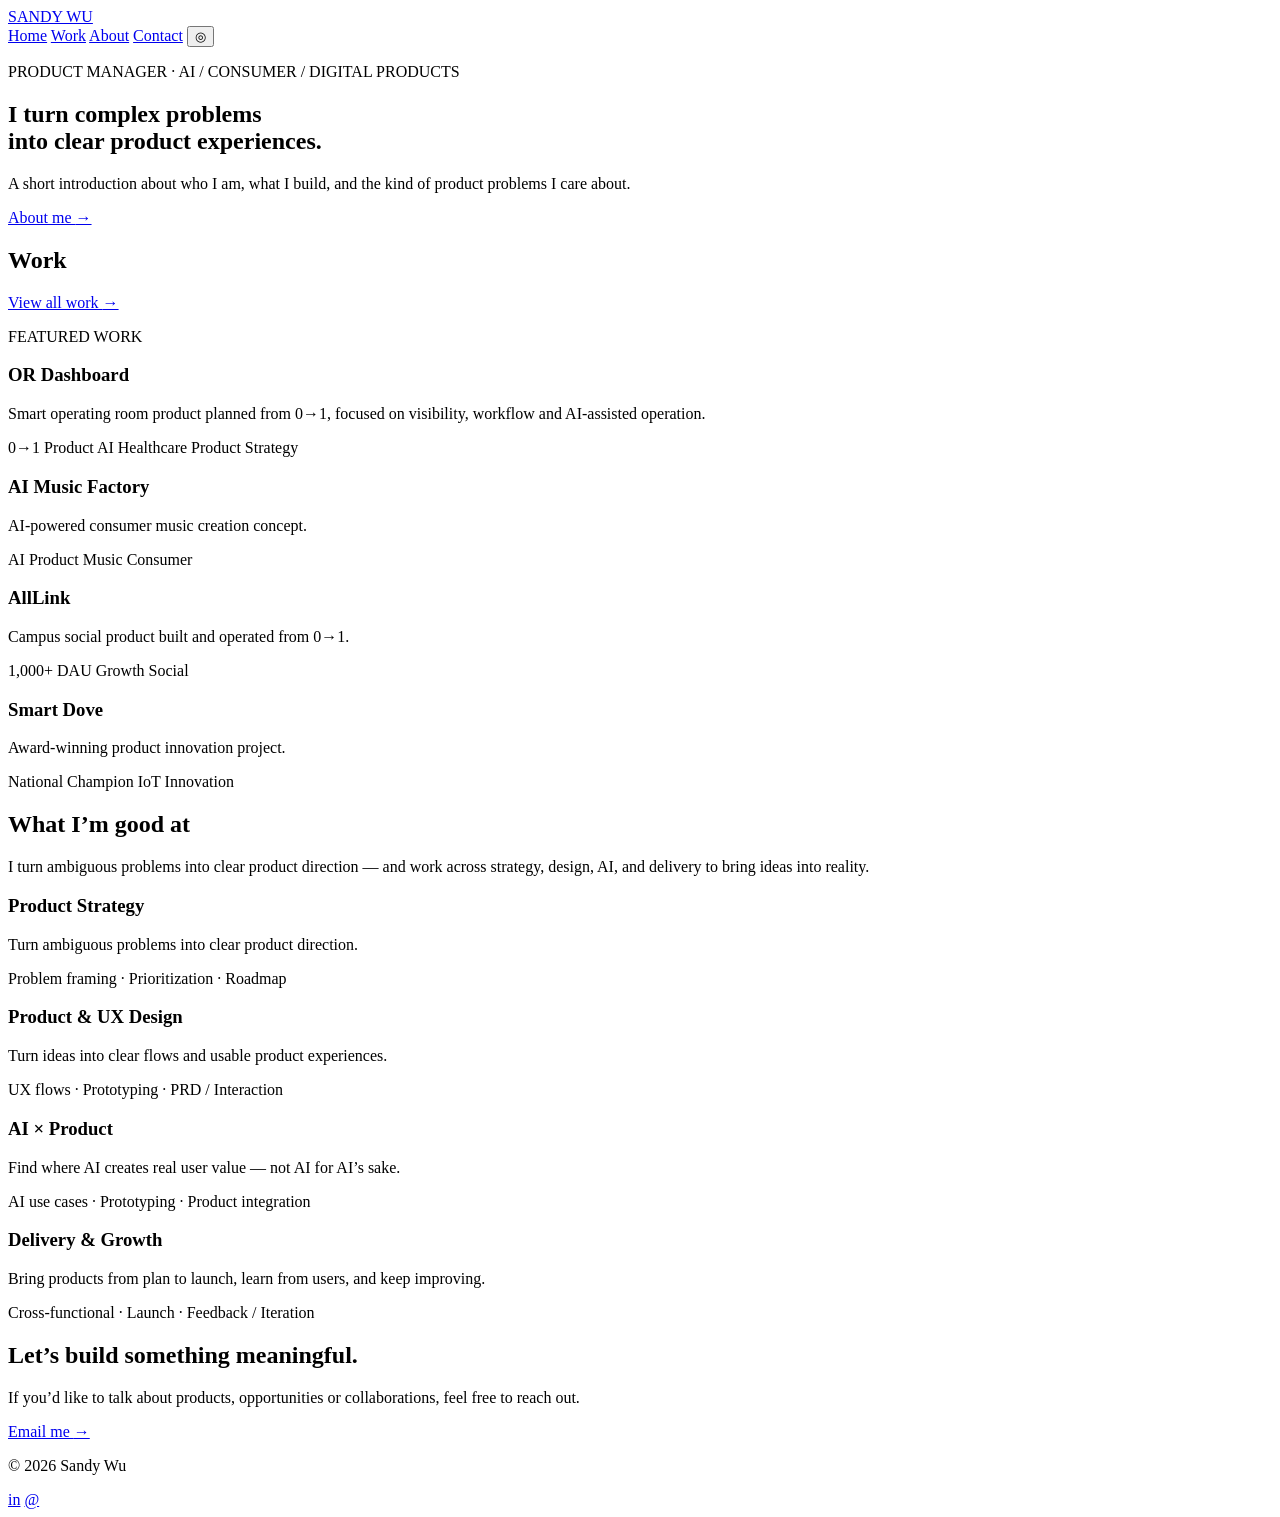
==== index.html @ aab1f470 "Create portfolio home page" ====
<!doctype html>
<html lang="en">
<head>
  <meta charset="utf-8" />
  <meta name="viewport" content="width=device-width, initial-scale=1" />
  <meta name="description" content="Sandy Wu — Product Manager portfolio." />
  <title>Sandy Wu — Product Manager</title>
  <link rel="preconnect" href="https://fonts.googleapis.com">
  <link rel="preconnect" href="https://fonts.gstatic.com" crossorigin>
  <link href="https://fonts.googleapis.com/css2?family=Inter:wght@400;600&display=swap" rel="stylesheet">
  <link rel="stylesheet" href="./styles.css" />
</head>
<body>
  <header class="site-header">
    <div class="container nav-wrap">
      <a class="brand" href="./index.html">SANDY WU</a>
      <nav class="nav" aria-label="Primary navigation">
        <a class="nav-link is-active" href="./index.html">Home</a>
        <a class="nav-link" href="./work.html">Work</a>
        <a class="nav-link" href="./about.html">About</a>
        <a class="nav-link" href="./contact.html">Contact</a>
        <button class="language-button" type="button" aria-label="Change language" title="Language selector">
          <span class="globe" aria-hidden="true">◎</span>
        </button>
      </nav>
    </div>
  </header>

  <main>
    <section class="hero section-shell">
      <div class="container">
        <p class="eyebrow">PRODUCT MANAGER · AI / CONSUMER / DIGITAL PRODUCTS</p>
        <h1>I turn complex problems<br>into clear product experiences.</h1>
        <p class="hero-copy">A short introduction about who I am, what I build, and the kind of product problems I care about.</p>
        <a class="button-secondary" href="./about.html">About me <span aria-hidden="true">→</span></a>
      </div>
    </section>

    <section class="work-section section-shell section-divider">
      <div class="container">
        <div class="section-heading-row">
          <h2>Work</h2>
          <a class="text-link" href="./work.html">View all work <span aria-hidden="true">→</span></a>
        </div>

        <article class="featured-project">
          <div class="project-media project-media-featured" aria-label="OR Dashboard project image placeholder"></div>
          <div class="featured-copy">
            <p class="eyebrow">FEATURED WORK</p>
            <h3>OR Dashboard</h3>
            <p>Smart operating room product planned from 0→1, focused on visibility, workflow and AI-assisted operation.</p>
            <div class="chips" aria-label="OR Dashboard tags">
              <span class="chip">0→1 Product</span>
              <span class="chip">AI Healthcare</span>
              <span class="chip">Product Strategy</span>
            </div>
          </div>
        </article>

        <div class="project-grid">
          <article class="project-card">
            <div class="project-media"></div>
            <h3>AI Music Factory</h3>
            <p>AI-powered consumer music creation concept.</p>
            <div class="chips">
              <span class="chip">AI Product</span>
              <span class="chip">Music</span>
              <span class="chip">Consumer</span>
            </div>
          </article>

          <article class="project-card">
            <div class="project-media"></div>
            <h3>AllLink</h3>
            <p>Campus social product built and operated from 0→1.</p>
            <div class="chips">
              <span class="chip">1,000+ DAU</span>
              <span class="chip">Growth</span>
              <span class="chip">Social</span>
            </div>
          </article>

          <article class="project-card">
            <div class="project-media"></div>
            <h3>Smart Dove</h3>
            <p>Award-winning product innovation project.</p>
            <div class="chips">
              <span class="chip">National Champion</span>
              <span class="chip">IoT</span>
              <span class="chip">Innovation</span>
            </div>
          </article>
        </div>
      </div>
    </section>

    <section class="skills-section section-shell section-divider">
      <div class="container">
        <div class="skills-intro">
          <h2>What I’m good at</h2>
          <p>I turn ambiguous problems into clear product direction — and work across strategy, design, AI, and delivery to bring ideas into reality.</p>
        </div>

        <div class="capability-grid">
          <article class="capability">
            <div class="capability-icon" aria-hidden="true"></div>
            <div>
              <h3>Product Strategy</h3>
              <p>Turn ambiguous problems into clear product direction.</p>
              <span>Problem framing · Prioritization · Roadmap</span>
            </div>
          </article>

          <article class="capability">
            <div class="capability-icon" aria-hidden="true"></div>
            <div>
              <h3>Product &amp; UX Design</h3>
              <p>Turn ideas into clear flows and usable product experiences.</p>
              <span>UX flows · Prototyping · PRD / Interaction</span>
            </div>
          </article>

          <article class="capability">
            <div class="capability-icon" aria-hidden="true"></div>
            <div>
              <h3>AI × Product</h3>
              <p>Find where AI creates real user value — not AI for AI’s sake.</p>
              <span>AI use cases · Prototyping · Product integration</span>
            </div>
          </article>

          <article class="capability">
            <div class="capability-icon" aria-hidden="true"></div>
            <div>
              <h3>Delivery &amp; Growth</h3>
              <p>Bring products from plan to launch, learn from users, and keep improving.</p>
              <span>Cross-functional · Launch · Feedback / Iteration</span>
            </div>
          </article>
        </div>
      </div>
    </section>

    <section class="contact-cta section-shell section-divider">
      <div class="container">
        <h2>Let’s build something meaningful.</h2>
        <p>If you’d like to talk about products, opportunities or collaborations, feel free to reach out.</p>
        <a class="text-link contact-link" href="mailto:your-email@example.com">Email me <span aria-hidden="true">→</span></a>
      </div>
    </section>
  </main>

  <footer class="site-footer">
    <div class="container footer-wrap">
      <p>© 2026 Sandy Wu</p>
      <div class="footer-actions">
        <a class="icon-button" href="#" aria-label="LinkedIn"><span aria-hidden="true">in</span></a>
        <a class="icon-button" href="mailto:your-email@example.com" aria-label="Email"><span aria-hidden="true">@</span></a>
      </div>
    </div>
  </footer>

  <script src="./script.js"></script>
</body>
</html>
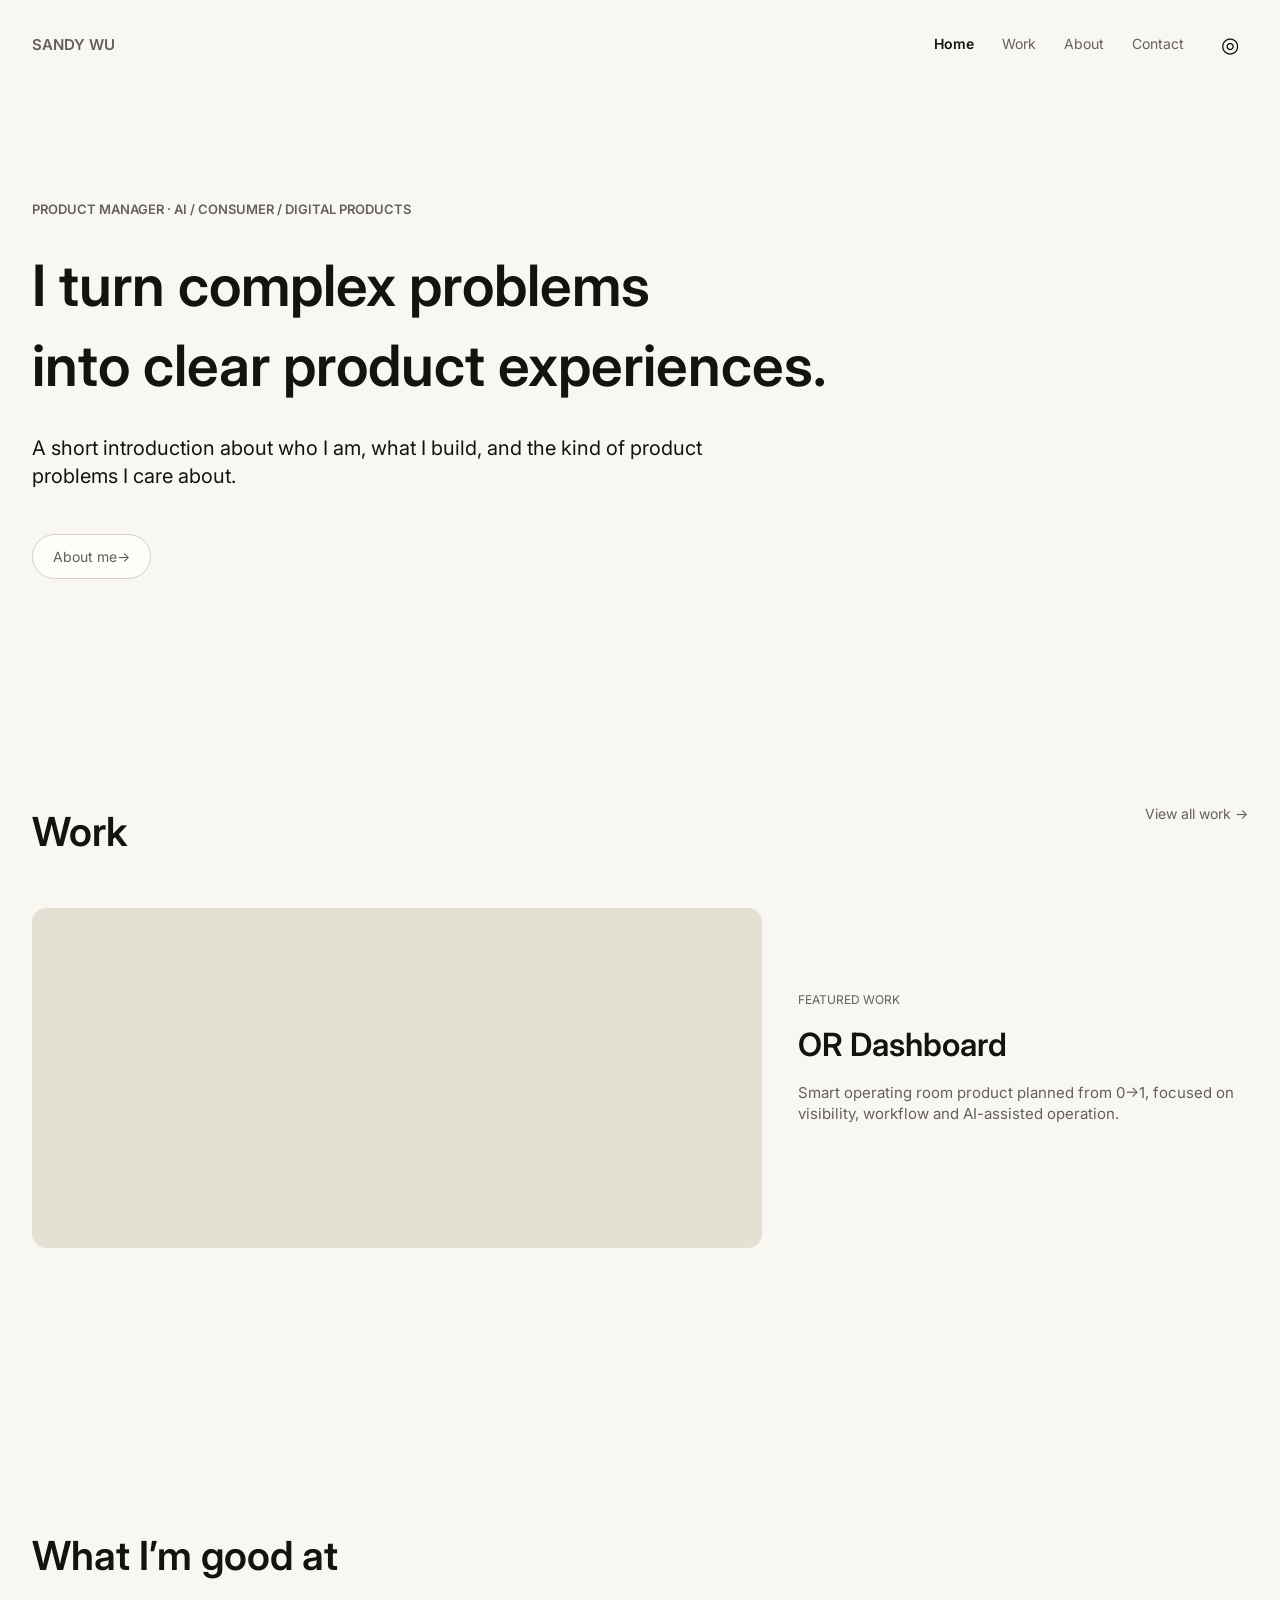
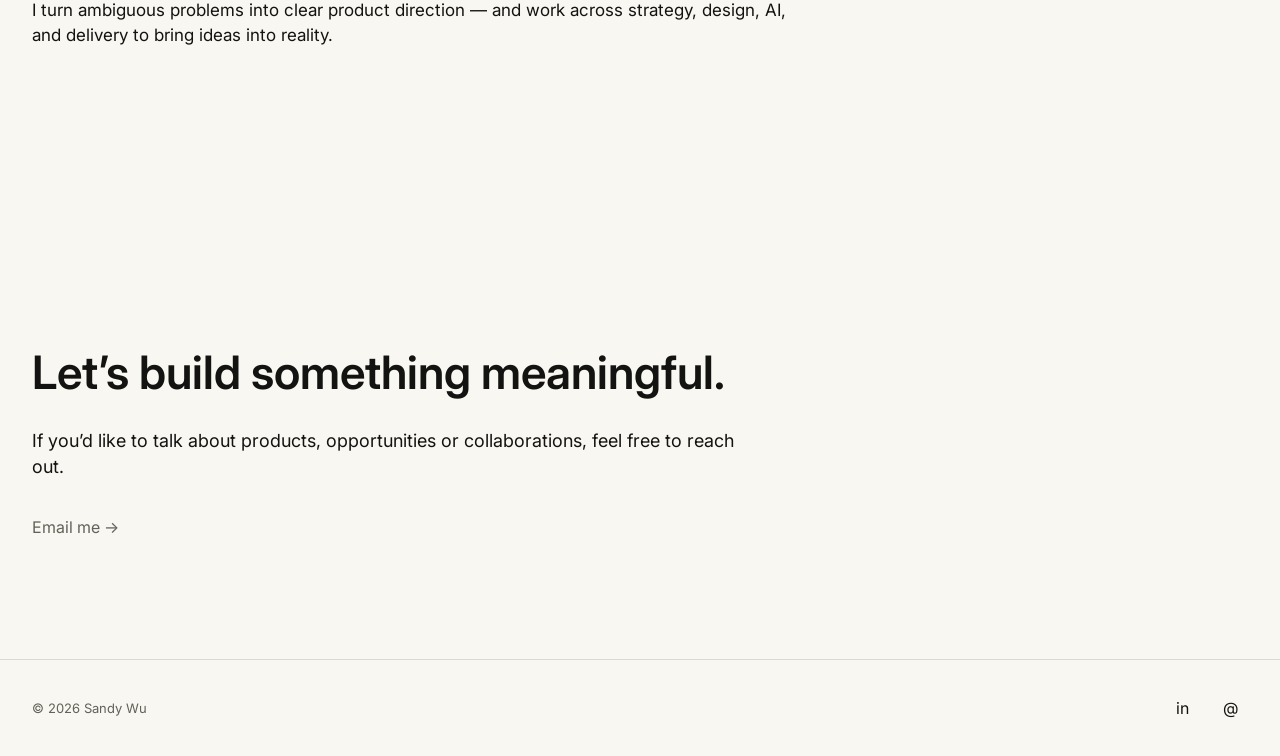
==== commit f1365f59: "Connect Home markup to CMS content" ====
--- a/index.html
+++ b/index.html
@@ -10,156 +10,31 @@
   <link href="https://fonts.googleapis.com/css2?family=Inter:wght@400;600&display=swap" rel="stylesheet">
   <link rel="stylesheet" href="./styles.css" />
 </head>
-<body>
+<body data-cms-page="home">
   <header class="site-header">
     <div class="container nav-wrap">
       <a class="brand" href="./index.html">SANDY WU</a>
       <nav class="nav" aria-label="Primary navigation">
-        <a class="nav-link is-active" href="./index.html">Home</a>
-        <a class="nav-link" href="./work.html">Work</a>
-        <a class="nav-link" href="./about.html">About</a>
-        <a class="nav-link" href="./contact.html">Contact</a>
-        <button class="language-button" type="button" aria-label="Change language" title="Language selector">
-          <span class="globe" aria-hidden="true">◎</span>
-        </button>
+        <a class="nav-link is-active" href="./index.html" data-i18n-nav="home">Home</a>
+        <a class="nav-link" href="./work.html" data-i18n-nav="work">Work</a>
+        <a class="nav-link" href="./about.html" data-i18n-nav="about">About</a>
+        <a class="nav-link" href="./contact.html" data-i18n-nav="contact">Contact</a>
+        <button class="language-button" type="button" aria-label="Change language" title="Language selector" aria-expanded="false"><span class="globe" aria-hidden="true">◎</span></button>
+        <div class="language-menu" hidden>
+          <button type="button" data-lang="en">EN</button>
+          <button type="button" data-lang="zh_tw">繁中</button>
+          <button type="button" data-lang="zh_cn">简中</button>
+        </div>
       </nav>
     </div>
   </header>
-
   <main>
-    <section class="hero section-shell">
-      <div class="container">
-        <p class="eyebrow">PRODUCT MANAGER · AI / CONSUMER / DIGITAL PRODUCTS</p>
-        <h1>I turn complex problems<br>into clear product experiences.</h1>
-        <p class="hero-copy">A short introduction about who I am, what I build, and the kind of product problems I care about.</p>
-        <a class="button-secondary" href="./about.html">About me <span aria-hidden="true">→</span></a>
-      </div>
-    </section>
-
-    <section class="work-section section-shell section-divider">
-      <div class="container">
-        <div class="section-heading-row">
-          <h2>Work</h2>
-          <a class="text-link" href="./work.html">View all work <span aria-hidden="true">→</span></a>
-        </div>
-
-        <article class="featured-project">
-          <div class="project-media project-media-featured" aria-label="OR Dashboard project image placeholder"></div>
-          <div class="featured-copy">
-            <p class="eyebrow">FEATURED WORK</p>
-            <h3>OR Dashboard</h3>
-            <p>Smart operating room product planned from 0→1, focused on visibility, workflow and AI-assisted operation.</p>
-            <div class="chips" aria-label="OR Dashboard tags">
-              <span class="chip">0→1 Product</span>
-              <span class="chip">AI Healthcare</span>
-              <span class="chip">Product Strategy</span>
-            </div>
-          </div>
-        </article>
-
-        <div class="project-grid">
-          <article class="project-card">
-            <div class="project-media"></div>
-            <h3>AI Music Factory</h3>
-            <p>AI-powered consumer music creation concept.</p>
-            <div class="chips">
-              <span class="chip">AI Product</span>
-              <span class="chip">Music</span>
-              <span class="chip">Consumer</span>
-            </div>
-          </article>
-
-          <article class="project-card">
-            <div class="project-media"></div>
-            <h3>AllLink</h3>
-            <p>Campus social product built and operated from 0→1.</p>
-            <div class="chips">
-              <span class="chip">1,000+ DAU</span>
-              <span class="chip">Growth</span>
-              <span class="chip">Social</span>
-            </div>
-          </article>
-
-          <article class="project-card">
-            <div class="project-media"></div>
-            <h3>Smart Dove</h3>
-            <p>Award-winning product innovation project.</p>
-            <div class="chips">
-              <span class="chip">National Champion</span>
-              <span class="chip">IoT</span>
-              <span class="chip">Innovation</span>
-            </div>
-          </article>
-        </div>
-      </div>
-    </section>
-
-    <section class="skills-section section-shell section-divider">
-      <div class="container">
-        <div class="skills-intro">
-          <h2>What I’m good at</h2>
-          <p>I turn ambiguous problems into clear product direction — and work across strategy, design, AI, and delivery to bring ideas into reality.</p>
-        </div>
-
-        <div class="capability-grid">
-          <article class="capability">
-            <div class="capability-icon" aria-hidden="true"></div>
-            <div>
-              <h3>Product Strategy</h3>
-              <p>Turn ambiguous problems into clear product direction.</p>
-              <span>Problem framing · Prioritization · Roadmap</span>
-            </div>
-          </article>
-
-          <article class="capability">
-            <div class="capability-icon" aria-hidden="true"></div>
-            <div>
-              <h3>Product &amp; UX Design</h3>
-              <p>Turn ideas into clear flows and usable product experiences.</p>
-              <span>UX flows · Prototyping · PRD / Interaction</span>
-            </div>
-          </article>
-
-          <article class="capability">
-            <div class="capability-icon" aria-hidden="true"></div>
-            <div>
-              <h3>AI × Product</h3>
-              <p>Find where AI creates real user value — not AI for AI’s sake.</p>
-              <span>AI use cases · Prototyping · Product integration</span>
-            </div>
-          </article>
-
-          <article class="capability">
-            <div class="capability-icon" aria-hidden="true"></div>
-            <div>
-              <h3>Delivery &amp; Growth</h3>
-              <p>Bring products from plan to launch, learn from users, and keep improving.</p>
-              <span>Cross-functional · Launch · Feedback / Iteration</span>
-            </div>
-          </article>
-        </div>
-      </div>
-    </section>
-
-    <section class="contact-cta section-shell section-divider">
-      <div class="container">
-        <h2>Let’s build something meaningful.</h2>
-        <p>If you’d like to talk about products, opportunities or collaborations, feel free to reach out.</p>
-        <a class="text-link contact-link" href="mailto:your-email@example.com">Email me <span aria-hidden="true">→</span></a>
-      </div>
-    </section>
+    <section class="hero section-shell"><div class="container"><p class="eyebrow" id="hero-eyebrow">PRODUCT MANAGER · AI / CONSUMER / DIGITAL PRODUCTS</p><h1 id="hero-headline">I turn complex problems<br>into clear product experiences.</h1><p class="hero-copy" id="hero-description">A short introduction about who I am, what I build, and the kind of product problems I care about.</p><a class="button-secondary" id="hero-cta" href="./about.html">About me <span aria-hidden="true">→</span></a></div></section>
+    <section class="work-section section-shell section-divider"><div class="container"><div class="section-heading-row"><h2 id="work-title">Work</h2><a class="text-link" id="work-view-all" href="./work.html">View all work <span aria-hidden="true">→</span></a></div><div id="home-projects"><article class="featured-project"><div class="project-media project-media-featured"></div><div class="featured-copy"><p class="eyebrow">FEATURED WORK</p><h3>OR Dashboard</h3><p>Smart operating room product planned from 0→1, focused on visibility, workflow and AI-assisted operation.</p></div></article></div></div></section>
+    <section class="skills-section section-shell section-divider"><div class="container"><div class="skills-intro"><h2 id="skills-title">What I’m good at</h2><p id="skills-intro">I turn ambiguous problems into clear product direction — and work across strategy, design, AI, and delivery to bring ideas into reality.</p></div><div class="capability-grid" id="capability-grid"></div></div></section>
+    <section class="contact-cta section-shell section-divider"><div class="container"><h2 id="contact-headline">Let’s build something meaningful.</h2><p id="contact-description">If you’d like to talk about products, opportunities or collaborations, feel free to reach out.</p><a class="text-link contact-link" id="contact-link" href="mailto:your-email@example.com">Email me <span aria-hidden="true">→</span></a></div></section>
   </main>
-
-  <footer class="site-footer">
-    <div class="container footer-wrap">
-      <p>© 2026 Sandy Wu</p>
-      <div class="footer-actions">
-        <a class="icon-button" href="#" aria-label="LinkedIn"><span aria-hidden="true">in</span></a>
-        <a class="icon-button" href="mailto:your-email@example.com" aria-label="Email"><span aria-hidden="true">@</span></a>
-      </div>
-    </div>
-  </footer>
-
+  <footer class="site-footer"><div class="container footer-wrap"><p>© 2026 Sandy Wu</p><div class="footer-actions"><a class="icon-button" href="#" aria-label="LinkedIn"><span aria-hidden="true">in</span></a><a class="icon-button" href="mailto:your-email@example.com" aria-label="Email"><span aria-hidden="true">@</span></a></div></div></footer>
   <script src="./script.js"></script>
 </body>
 </html>
--- a/styles.css
+++ b/styles.css
@@ -0,0 +1,111 @@
+:root {
+  --bg: #f9f7f1;
+  --surface: #fefdfa;
+  --text: #131311;
+  --muted: #636159;
+  --line: #d8d8d4;
+  --soft: #e5e0d4;
+  --chip: #f1f1ee;
+  --max: 1248px;
+}
+
+* { box-sizing: border-box; }
+html { scroll-behavior: smooth; }
+body { margin:0; background:var(--bg); color:var(--text); font-family:Inter,Arial,sans-serif; -webkit-font-smoothing:antialiased; }
+a { color:inherit; text-decoration:none; }
+button { font:inherit; }
+.container { width:min(var(--max),calc(100% - 64px)); margin:0 auto; }
+
+.site-header { position:sticky; top:0; z-index:1000; background:var(--bg); border-bottom:1px solid transparent; box-shadow:none; transition:background-color .22s ease,border-color .22s ease,box-shadow .22s ease; }
+.site-header.is-scrolled { background:rgba(249,247,241,.93); border-bottom-color:rgba(99,97,89,.10); box-shadow:0 4px 14px rgba(19,19,17,.02); -webkit-backdrop-filter:blur(10px); backdrop-filter:blur(10px); }
+.site-header,.nav-wrap { height:88px; }
+.nav-wrap { display:flex; align-items:center; justify-content:space-between; }
+.brand { color:var(--muted); font-size:15px; line-height:1.4; font-weight:600; }
+.nav { display:flex; align-items:center; gap:28px; }
+.nav-link { color:var(--muted); font-size:14px; line-height:1.4; }
+.nav-link:hover,.nav-link.is-active { color:var(--text); }
+.nav-link.is-active { font-weight:600; }
+.language-button,.icon-button { width:36px; height:36px; padding:0; border:0; border-radius:0; background:transparent; display:inline-flex; align-items:center; justify-content:center; cursor:pointer; }
+.language-button img,.icon-button img { width:36px; height:36px; display:block; }
+.globe { font-size:21px; line-height:1; }
+
+.section-divider { border-top:1px solid var(--line); }
+.hero { height:620px; padding-top:112px; padding-bottom:88px; overflow:hidden; }
+.eyebrow { margin:0 0 28px; color:var(--muted); font-size:13px; line-height:1.4; font-weight:600; }
+.hero h1 { max-width:920px; margin:0; font-size:clamp(44px,4.45vw,64px); line-height:1.4; letter-spacing:0; font-weight:600; }
+.hero-copy { width:720px; max-width:100%; min-height:72px; margin:28px 0; font-size:20px; line-height:1.4; }
+.button-secondary { display:inline-flex; align-items:center; border:1px solid #d6d1c4; border-radius:999px; padding:12px 20px; background:var(--surface); color:var(--muted); font-size:14px; line-height:1.4; transition:transform .18s ease,border-color .18s ease; }
+.button-secondary:hover { transform:translateY(-2px); border-color:#aaa398; }
+
+.work-section { padding:96px 0 128px; }
+.work-section.section-divider { border-top:0; }
+.section-heading-row { height:56px; display:flex; align-items:flex-start; justify-content:space-between; margin-bottom:48px; }
+h2 { margin:0; font-size:40px; line-height:1.4; letter-spacing:0; font-weight:600; }
+.text-link { color:var(--muted); font-size:14px; line-height:1.4; }
+.text-link:hover { color:var(--text); }
+.featured-project { display:grid; grid-template-columns:730px 482px; gap:36px; align-items:center; height:340px; margin-bottom:48px; overflow:hidden; }
+.project-media { width:100%; height:220px; border:0; border-radius:14px; background:var(--soft); }
+.project-media-featured { height:340px; }
+.featured-copy { width:482px; }
+.featured-copy .eyebrow { margin-bottom:14px; font-size:12px; font-weight:400; }
+.featured-copy h3 { margin:0 0 14px; font-size:32px; line-height:1.4; font-weight:600; }
+.featured-copy > p:not(.eyebrow) { width:440px; min-height:68px; margin:0 0 14px; color:var(--muted); font-size:15px; line-height:1.4; }
+.chips { display:flex; flex-wrap:wrap; gap:8px; }
+.chip { display:inline-flex; align-items:center; justify-content:center; min-height:auto; padding:5px 10px; border:1px solid var(--line); border-radius:999px; background:var(--chip); color:var(--muted); font-size:12px; line-height:1.4; text-align:center; }
+.project-grid { display:grid; grid-template-columns:repeat(3,400px); gap:24px; }
+.project-card { width:400px; }
+.project-card h3 { margin:14px 0 10px; font-size:22px; line-height:1.4; font-weight:600; }
+.project-card > p { width:385px; min-height:44px; margin:0 0 10px; color:var(--muted); font-size:14px; line-height:1.4; }
+
+.skills-section { padding:104px 0 112px; border:0; }
+.skills-section.section-divider { border-top:0; }
+.skills-intro { max-width:820px; margin-bottom:52px; }
+.skills-intro p { width:760px; max-width:100%; min-height:58px; margin:14px 0 0; color:var(--text); font-size:17px; line-height:1.45; }
+.capability-grid { display:grid; grid-template-columns:610px 610px; column-gap:28px; row-gap:32px; border:0; }
+.capability { min-height:200px; padding:24px 20px 24px 4px; display:grid; grid-template-columns:48px 1fr; gap:24px; border:0; }
+.capability-icon { width:48px; height:48px; border:1px solid var(--line); border-radius:12px; display:flex; align-items:center; justify-content:center; }
+.capability-icon::after { content:""; width:18px; height:18px; border:1.5px solid #171717; border-radius:3px; }
+.capability h3 { margin:0 0 10px; font-size:22px; line-height:1.45; font-weight:600; }
+.capability p { margin:0 0 10px; color:var(--muted); font-size:15px; line-height:1.45; }
+.capability span { color:var(--muted); font-size:12px; line-height:1.45; }
+
+.contact-cta { padding:120px 0; border-top:0 !important; }
+.contact-cta h2 { font-size:46px; line-height:1.4; }
+.contact-cta p { width:720px; max-width:100%; min-height:64px; margin:24px 0; font-size:18px; line-height:1.4; }
+.contact-link { color:var(--muted); font-size:16px; line-height:1.4; }
+.site-footer { border-top:1px solid var(--line); }
+.footer-wrap { height:96px; display:flex; align-items:center; justify-content:space-between; }
+.footer-wrap p { margin:0; color:var(--muted); font-size:13px; line-height:1.4; }
+.footer-actions { display:flex; gap:12px; }
+
+@media (max-width:1300px) {
+  .featured-project { grid-template-columns:minmax(0,730px) minmax(0,1fr); height:auto; }
+  .featured-copy { width:auto; }
+  .project-grid { grid-template-columns:repeat(3,minmax(0,1fr)); }
+  .project-card { width:auto; }
+  .capability-grid { grid-template-columns:repeat(2,minmax(0,1fr)); }
+}
+@media (max-width:1000px) {
+  .featured-project { grid-template-columns:1fr; }
+  .project-media-featured { height:300px; }
+  .project-grid { grid-template-columns:1fr 1fr; }
+}
+@media (max-width:720px) {
+  .container { width:min(calc(100% - 36px),var(--max)); }
+  .site-header,.nav-wrap { height:auto; min-height:76px; }
+  .nav-wrap { align-items:flex-start; padding:24px 0 18px; gap:24px; }
+  .nav { gap:14px; flex-wrap:wrap; justify-content:flex-end; }
+  .nav-link { font-size:13px; }
+  .language-button,.language-button img { width:32px; height:32px; }
+  .hero { height:auto; min-height:560px; padding-top:72px; }
+  .hero h1 { font-size:44px; line-height:1.18; }
+  .hero-copy { font-size:17px; line-height:1.6; }
+  .work-section,.skills-section { padding:72px 0; }
+  h2 { font-size:34px; }
+  .project-grid,.capability-grid { grid-template-columns:1fr; }
+  .project-media { height:230px; }
+  .featured-copy { padding-bottom:16px; }
+  .capability { padding:28px 4px; }
+  .contact-cta { padding:88px 0; }
+  .contact-cta h2 { font-size:36px; }
+}
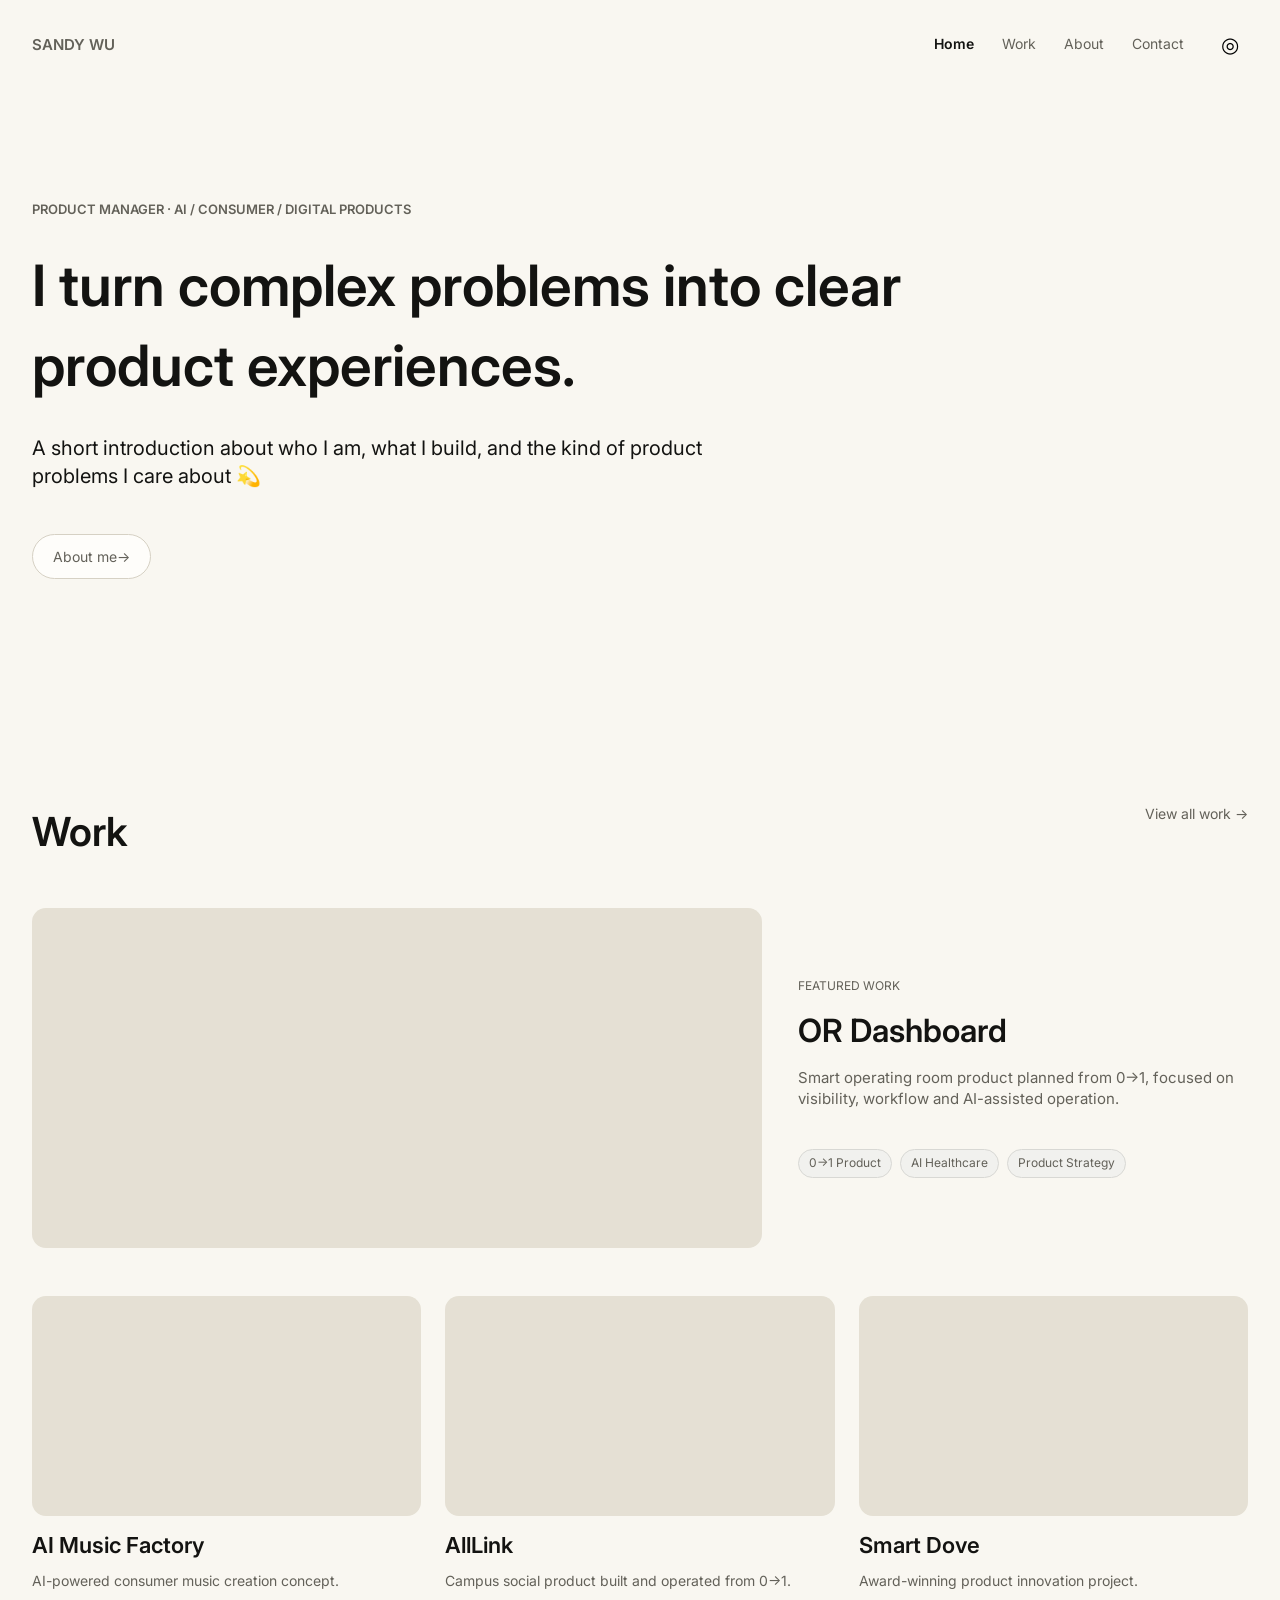
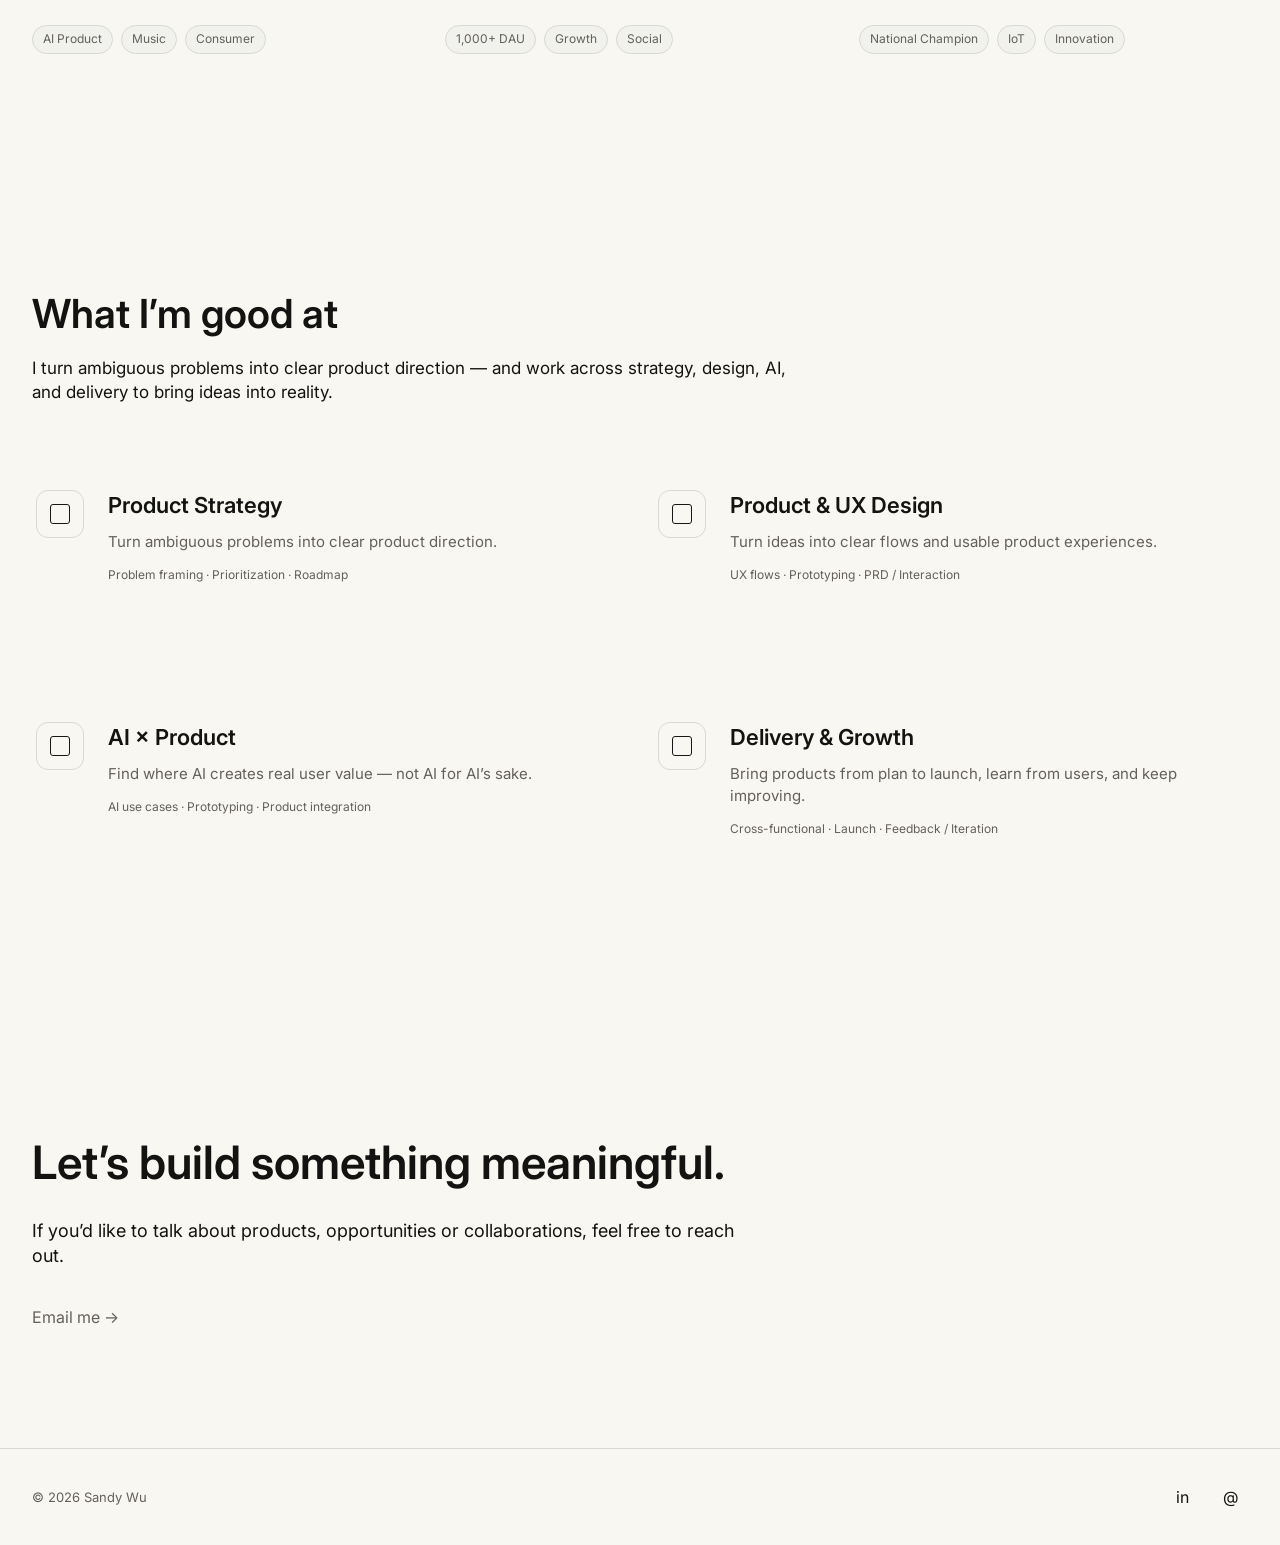
==== commit 4fddff08: "Use full language names in selector" ====
--- a/index.html
+++ b/index.html
@@ -1,40 +1,3 @@
 <!doctype html>
-<html lang="en">
-<head>
-  <meta charset="utf-8" />
-  <meta name="viewport" content="width=device-width, initial-scale=1" />
-  <meta name="description" content="Sandy Wu — Product Manager portfolio." />
-  <title>Sandy Wu — Product Manager</title>
-  <link rel="preconnect" href="https://fonts.googleapis.com">
-  <link rel="preconnect" href="https://fonts.gstatic.com" crossorigin>
-  <link href="https://fonts.googleapis.com/css2?family=Inter:wght@400;600&display=swap" rel="stylesheet">
-  <link rel="stylesheet" href="./styles.css" />
-</head>
-<body data-cms-page="home">
-  <header class="site-header">
-    <div class="container nav-wrap">
-      <a class="brand" href="./index.html">SANDY WU</a>
-      <nav class="nav" aria-label="Primary navigation">
-        <a class="nav-link is-active" href="./index.html" data-i18n-nav="home">Home</a>
-        <a class="nav-link" href="./work.html" data-i18n-nav="work">Work</a>
-        <a class="nav-link" href="./about.html" data-i18n-nav="about">About</a>
-        <a class="nav-link" href="./contact.html" data-i18n-nav="contact">Contact</a>
-        <button class="language-button" type="button" aria-label="Change language" title="Language selector" aria-expanded="false"><span class="globe" aria-hidden="true">◎</span></button>
-        <div class="language-menu" hidden>
-          <button type="button" data-lang="en">EN</button>
-          <button type="button" data-lang="zh_tw">繁中</button>
-          <button type="button" data-lang="zh_cn">简中</button>
-        </div>
-      </nav>
-    </div>
-  </header>
-  <main>
-    <section class="hero section-shell"><div class="container"><p class="eyebrow" id="hero-eyebrow">PRODUCT MANAGER · AI / CONSUMER / DIGITAL PRODUCTS</p><h1 id="hero-headline">I turn complex problems<br>into clear product experiences.</h1><p class="hero-copy" id="hero-description">A short introduction about who I am, what I build, and the kind of product problems I care about.</p><a class="button-secondary" id="hero-cta" href="./about.html">About me <span aria-hidden="true">→</span></a></div></section>
-    <section class="work-section section-shell section-divider"><div class="container"><div class="section-heading-row"><h2 id="work-title">Work</h2><a class="text-link" id="work-view-all" href="./work.html">View all work <span aria-hidden="true">→</span></a></div><div id="home-projects"><article class="featured-project"><div class="project-media project-media-featured"></div><div class="featured-copy"><p class="eyebrow">FEATURED WORK</p><h3>OR Dashboard</h3><p>Smart operating room product planned from 0→1, focused on visibility, workflow and AI-assisted operation.</p></div></article></div></div></section>
-    <section class="skills-section section-shell section-divider"><div class="container"><div class="skills-intro"><h2 id="skills-title">What I’m good at</h2><p id="skills-intro">I turn ambiguous problems into clear product direction — and work across strategy, design, AI, and delivery to bring ideas into reality.</p></div><div class="capability-grid" id="capability-grid"></div></div></section>
-    <section class="contact-cta section-shell section-divider"><div class="container"><h2 id="contact-headline">Let’s build something meaningful.</h2><p id="contact-description">If you’d like to talk about products, opportunities or collaborations, feel free to reach out.</p><a class="text-link contact-link" id="contact-link" href="mailto:your-email@example.com">Email me <span aria-hidden="true">→</span></a></div></section>
-  </main>
-  <footer class="site-footer"><div class="container footer-wrap"><p>© 2026 Sandy Wu</p><div class="footer-actions"><a class="icon-button" href="#" aria-label="LinkedIn"><span aria-hidden="true">in</span></a><a class="icon-button" href="mailto:your-email@example.com" aria-label="Email"><span aria-hidden="true">@</span></a></div></div></footer>
-  <script src="./script.js"></script>
-</body>
-</html>
+<html lang="en"><head><meta charset="utf-8" /><meta name="viewport" content="width=device-width, initial-scale=1" /><meta name="description" content="Sandy Wu — Product Manager portfolio." /><title>Sandy Wu — Product Manager</title><link rel="preconnect" href="https://fonts.googleapis.com"><link rel="preconnect" href="https://fonts.gstatic.com" crossorigin><link href="https://fonts.googleapis.com/css2?family=Inter:wght@400;600&display=swap" rel="stylesheet"><link rel="stylesheet" href="./styles.css" /></head>
+<body data-cms-page="home"><header class="site-header"><div class="container nav-wrap"><a class="brand" href="./index.html">SANDY WU</a><nav class="nav" aria-label="Primary navigation"><a class="nav-link is-active" href="./index.html" data-i18n-nav="home">Home</a><a class="nav-link" href="./work.html" data-i18n-nav="work">Work</a><a class="nav-link" href="./about.html" data-i18n-nav="about">About</a><a class="nav-link" href="./contact.html" data-i18n-nav="contact">Contact</a><button class="language-button" type="button" aria-label="Change language" title="Language selector" aria-expanded="false"><span class="globe" aria-hidden="true">◎</span></button><div class="language-menu" hidden><button type="button" data-lang="en">English</button><button type="button" data-lang="zh_tw">繁體中文</button><button type="button" data-lang="zh_cn">简体中文</button></div></nav></div></header><main><section class="hero section-shell"><div class="container"><p class="eyebrow" id="hero-eyebrow">PRODUCT MANAGER · AI / CONSUMER / DIGITAL PRODUCTS</p><h1 id="hero-headline">I turn complex problems<br>into clear product experiences.</h1><p class="hero-copy" id="hero-description">A short introduction about who I am, what I build, and the kind of product problems I care about.</p><a class="button-secondary" id="hero-cta" href="./about.html">About me <span aria-hidden="true">→</span></a></div></section><section class="work-section section-shell section-divider"><div class="container"><div class="section-heading-row"><h2 id="work-title">Work</h2><a class="text-link" id="work-view-all" href="./work.html">View all work <span aria-hidden="true">→</span></a></div><div id="home-projects"><article class="featured-project"><div class="project-media project-media-featured"></div><div class="featured-copy"><p class="eyebrow">FEATURED WORK</p><h3>OR Dashboard</h3><p>Smart operating room product planned from 0→1, focused on visibility, workflow and AI-assisted operation.</p></div></article></div></div></section><section class="skills-section section-shell section-divider"><div class="container"><div class="skills-intro"><h2 id="skills-title">What I’m good at</h2><p id="skills-intro">I turn ambiguous problems into clear product direction — and work across strategy, design, AI, and delivery to bring ideas into reality.</p></div><div class="capability-grid" id="capability-grid"></div></div></section><section class="contact-cta section-shell section-divider"><div class="container"><h2 id="contact-headline">Let’s build something meaningful.</h2><p id="contact-description">If you’d like to talk about products, opportunities or collaborations, feel free to reach out.</p><a class="text-link contact-link" id="contact-link" href="mailto:your-email@example.com">Email me <span aria-hidden="true">→</span></a></div></section></main><footer class="site-footer"><div class="container footer-wrap"><p>© 2026 Sandy Wu</p><div class="footer-actions"><a class="icon-button" href="#" aria-label="LinkedIn"><span aria-hidden="true">in</span></a><a class="icon-button" href="mailto:your-email@example.com" aria-label="Email"><span aria-hidden="true">@</span></a></div></div></footer><script src="./script.js"></script></body></html>
--- a/styles.css
+++ b/styles.css
@@ -8,27 +8,29 @@
   --chip: #f1f1ee;
   --max: 1248px;
 }
-
 * { box-sizing: border-box; }
 html { scroll-behavior: smooth; }
 body { margin:0; background:var(--bg); color:var(--text); font-family:Inter,Arial,sans-serif; -webkit-font-smoothing:antialiased; }
 a { color:inherit; text-decoration:none; }
 button { font:inherit; }
 .container { width:min(var(--max),calc(100% - 64px)); margin:0 auto; }
-
 .site-header { position:sticky; top:0; z-index:1000; background:var(--bg); border-bottom:1px solid transparent; box-shadow:none; transition:background-color .22s ease,border-color .22s ease,box-shadow .22s ease; }
 .site-header.is-scrolled { background:rgba(249,247,241,.93); border-bottom-color:rgba(99,97,89,.10); box-shadow:0 4px 14px rgba(19,19,17,.02); -webkit-backdrop-filter:blur(10px); backdrop-filter:blur(10px); }
 .site-header,.nav-wrap { height:88px; }
 .nav-wrap { display:flex; align-items:center; justify-content:space-between; }
 .brand { color:var(--muted); font-size:15px; line-height:1.4; font-weight:600; }
-.nav { display:flex; align-items:center; gap:28px; }
+.nav { position:relative; display:flex; align-items:center; gap:28px; }
 .nav-link { color:var(--muted); font-size:14px; line-height:1.4; }
 .nav-link:hover,.nav-link.is-active { color:var(--text); }
 .nav-link.is-active { font-weight:600; }
 .language-button,.icon-button { width:36px; height:36px; padding:0; border:0; border-radius:0; background:transparent; display:inline-flex; align-items:center; justify-content:center; cursor:pointer; }
+.language-button:hover { opacity:.62; }
 .language-button img,.icon-button img { width:36px; height:36px; display:block; }
 .globe { font-size:21px; line-height:1; }
-
+.language-menu { position:absolute; top:calc(50% + 25px); right:0; z-index:1100; width:max-content; min-width:112px; padding:4px; border:1px solid rgba(99,97,89,.14); border-radius:4px; background:var(--bg); box-shadow:0 10px 24px rgba(19,19,17,.10),0 2px 6px rgba(19,19,17,.04); }
+.language-menu[hidden] { display:none !important; }
+.language-menu button { display:block; width:100%; padding:8px 12px; border:0; border-radius:2px; background:transparent; color:var(--muted); text-align:center; white-space:nowrap; font-size:13px; line-height:1.35; cursor:pointer; }
+.language-menu button:hover { background:rgba(19,19,17,.035); color:var(--text); }
 .section-divider { border-top:1px solid var(--line); }
 .hero { height:620px; padding-top:112px; padding-bottom:88px; overflow:hidden; }
 .eyebrow { margin:0 0 28px; color:var(--muted); font-size:13px; line-height:1.4; font-weight:600; }
@@ -36,7 +38,6 @@
 .hero-copy { width:720px; max-width:100%; min-height:72px; margin:28px 0; font-size:20px; line-height:1.4; }
 .button-secondary { display:inline-flex; align-items:center; border:1px solid #d6d1c4; border-radius:999px; padding:12px 20px; background:var(--surface); color:var(--muted); font-size:14px; line-height:1.4; transition:transform .18s ease,border-color .18s ease; }
 .button-secondary:hover { transform:translateY(-2px); border-color:#aaa398; }
-
 .work-section { padding:96px 0 128px; }
 .work-section.section-divider { border-top:0; }
 .section-heading-row { height:56px; display:flex; align-items:flex-start; justify-content:space-between; margin-bottom:48px; }
@@ -51,12 +52,11 @@
 .featured-copy h3 { margin:0 0 14px; font-size:32px; line-height:1.4; font-weight:600; }
 .featured-copy > p:not(.eyebrow) { width:440px; min-height:68px; margin:0 0 14px; color:var(--muted); font-size:15px; line-height:1.4; }
 .chips { display:flex; flex-wrap:wrap; gap:8px; }
-.chip { display:inline-flex; align-items:center; justify-content:center; min-height:auto; padding:5px 10px; border:1px solid var(--line); border-radius:999px; background:var(--chip); color:var(--muted); font-size:12px; line-height:1.4; text-align:center; }
+.chip { display:inline-flex; align-items:center; justify-content:center; padding:5px 10px; border:1px solid var(--line); border-radius:999px; background:var(--chip); color:var(--muted); font-size:12px; line-height:1.4; }
 .project-grid { display:grid; grid-template-columns:repeat(3,400px); gap:24px; }
 .project-card { width:400px; }
 .project-card h3 { margin:14px 0 10px; font-size:22px; line-height:1.4; font-weight:600; }
 .project-card > p { width:385px; min-height:44px; margin:0 0 10px; color:var(--muted); font-size:14px; line-height:1.4; }
-
 .skills-section { padding:104px 0 112px; border:0; }
 .skills-section.section-divider { border-top:0; }
 .skills-intro { max-width:820px; margin-bottom:52px; }
@@ -68,7 +68,6 @@
 .capability h3 { margin:0 0 10px; font-size:22px; line-height:1.45; font-weight:600; }
 .capability p { margin:0 0 10px; color:var(--muted); font-size:15px; line-height:1.45; }
 .capability span { color:var(--muted); font-size:12px; line-height:1.45; }
-
 .contact-cta { padding:120px 0; border-top:0 !important; }
 .contact-cta h2 { font-size:46px; line-height:1.4; }
 .contact-cta p { width:720px; max-width:100%; min-height:64px; margin:24px 0; font-size:18px; line-height:1.4; }
@@ -77,35 +76,6 @@
 .footer-wrap { height:96px; display:flex; align-items:center; justify-content:space-between; }
 .footer-wrap p { margin:0; color:var(--muted); font-size:13px; line-height:1.4; }
 .footer-actions { display:flex; gap:12px; }
-
-@media (max-width:1300px) {
-  .featured-project { grid-template-columns:minmax(0,730px) minmax(0,1fr); height:auto; }
-  .featured-copy { width:auto; }
-  .project-grid { grid-template-columns:repeat(3,minmax(0,1fr)); }
-  .project-card { width:auto; }
-  .capability-grid { grid-template-columns:repeat(2,minmax(0,1fr)); }
-}
-@media (max-width:1000px) {
-  .featured-project { grid-template-columns:1fr; }
-  .project-media-featured { height:300px; }
-  .project-grid { grid-template-columns:1fr 1fr; }
-}
-@media (max-width:720px) {
-  .container { width:min(calc(100% - 36px),var(--max)); }
-  .site-header,.nav-wrap { height:auto; min-height:76px; }
-  .nav-wrap { align-items:flex-start; padding:24px 0 18px; gap:24px; }
-  .nav { gap:14px; flex-wrap:wrap; justify-content:flex-end; }
-  .nav-link { font-size:13px; }
-  .language-button,.language-button img { width:32px; height:32px; }
-  .hero { height:auto; min-height:560px; padding-top:72px; }
-  .hero h1 { font-size:44px; line-height:1.18; }
-  .hero-copy { font-size:17px; line-height:1.6; }
-  .work-section,.skills-section { padding:72px 0; }
-  h2 { font-size:34px; }
-  .project-grid,.capability-grid { grid-template-columns:1fr; }
-  .project-media { height:230px; }
-  .featured-copy { padding-bottom:16px; }
-  .capability { padding:28px 4px; }
-  .contact-cta { padding:88px 0; }
-  .contact-cta h2 { font-size:36px; }
-}+@media (max-width:1300px) { .featured-project { grid-template-columns:minmax(0,730px) minmax(0,1fr); height:auto; } .featured-copy { width:auto; } .project-grid { grid-template-columns:repeat(3,minmax(0,1fr)); } .project-card { width:auto; } .capability-grid { grid-template-columns:repeat(2,minmax(0,1fr)); } }
+@media (max-width:1000px) { .featured-project { grid-template-columns:1fr; } .project-media-featured { height:300px; } .project-grid { grid-template-columns:1fr 1fr; } }
+@media (max-width:720px) { .container { width:min(calc(100% - 36px),var(--max)); } .site-header,.nav-wrap { height:auto; min-height:76px; } .nav-wrap { align-items:flex-start; padding:24px 0 18px; gap:24px; } .nav { gap:14px; flex-wrap:wrap; justify-content:flex-end; } .nav-link { font-size:13px; } .language-button,.language-button img { width:32px; height:32px; } .language-menu { top:42px; right:0; min-width:108px; } .hero { height:auto; min-height:560px; padding-top:72px; } .hero h1 { font-size:44px; line-height:1.18; } .hero-copy { font-size:17px; line-height:1.6; } .work-section,.skills-section { padding:72px 0; } h2 { font-size:34px; } .project-grid,.capability-grid { grid-template-columns:1fr; } .project-media { height:230px; } .featured-copy { padding-bottom:16px; } .capability { padding:28px 4px; } .contact-cta { padding:88px 0; } .contact-cta h2 { font-size:36px; } }
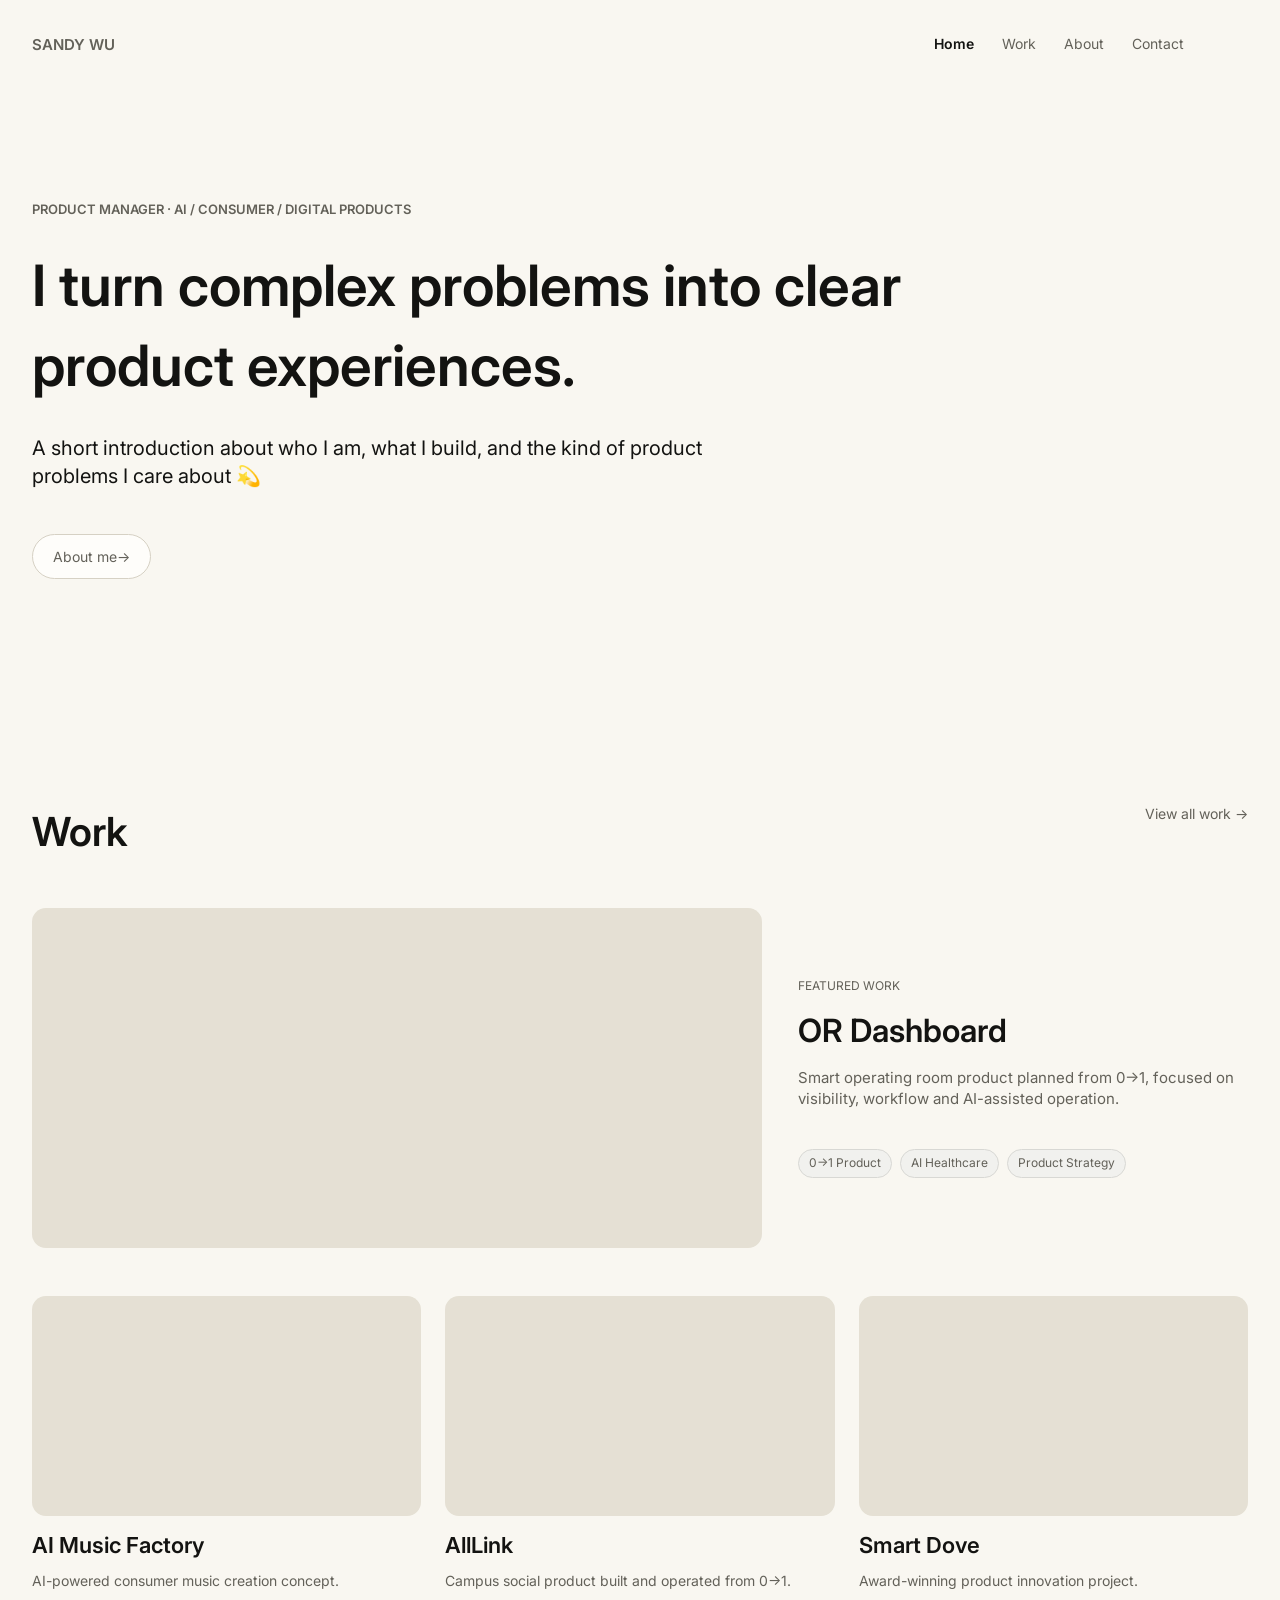
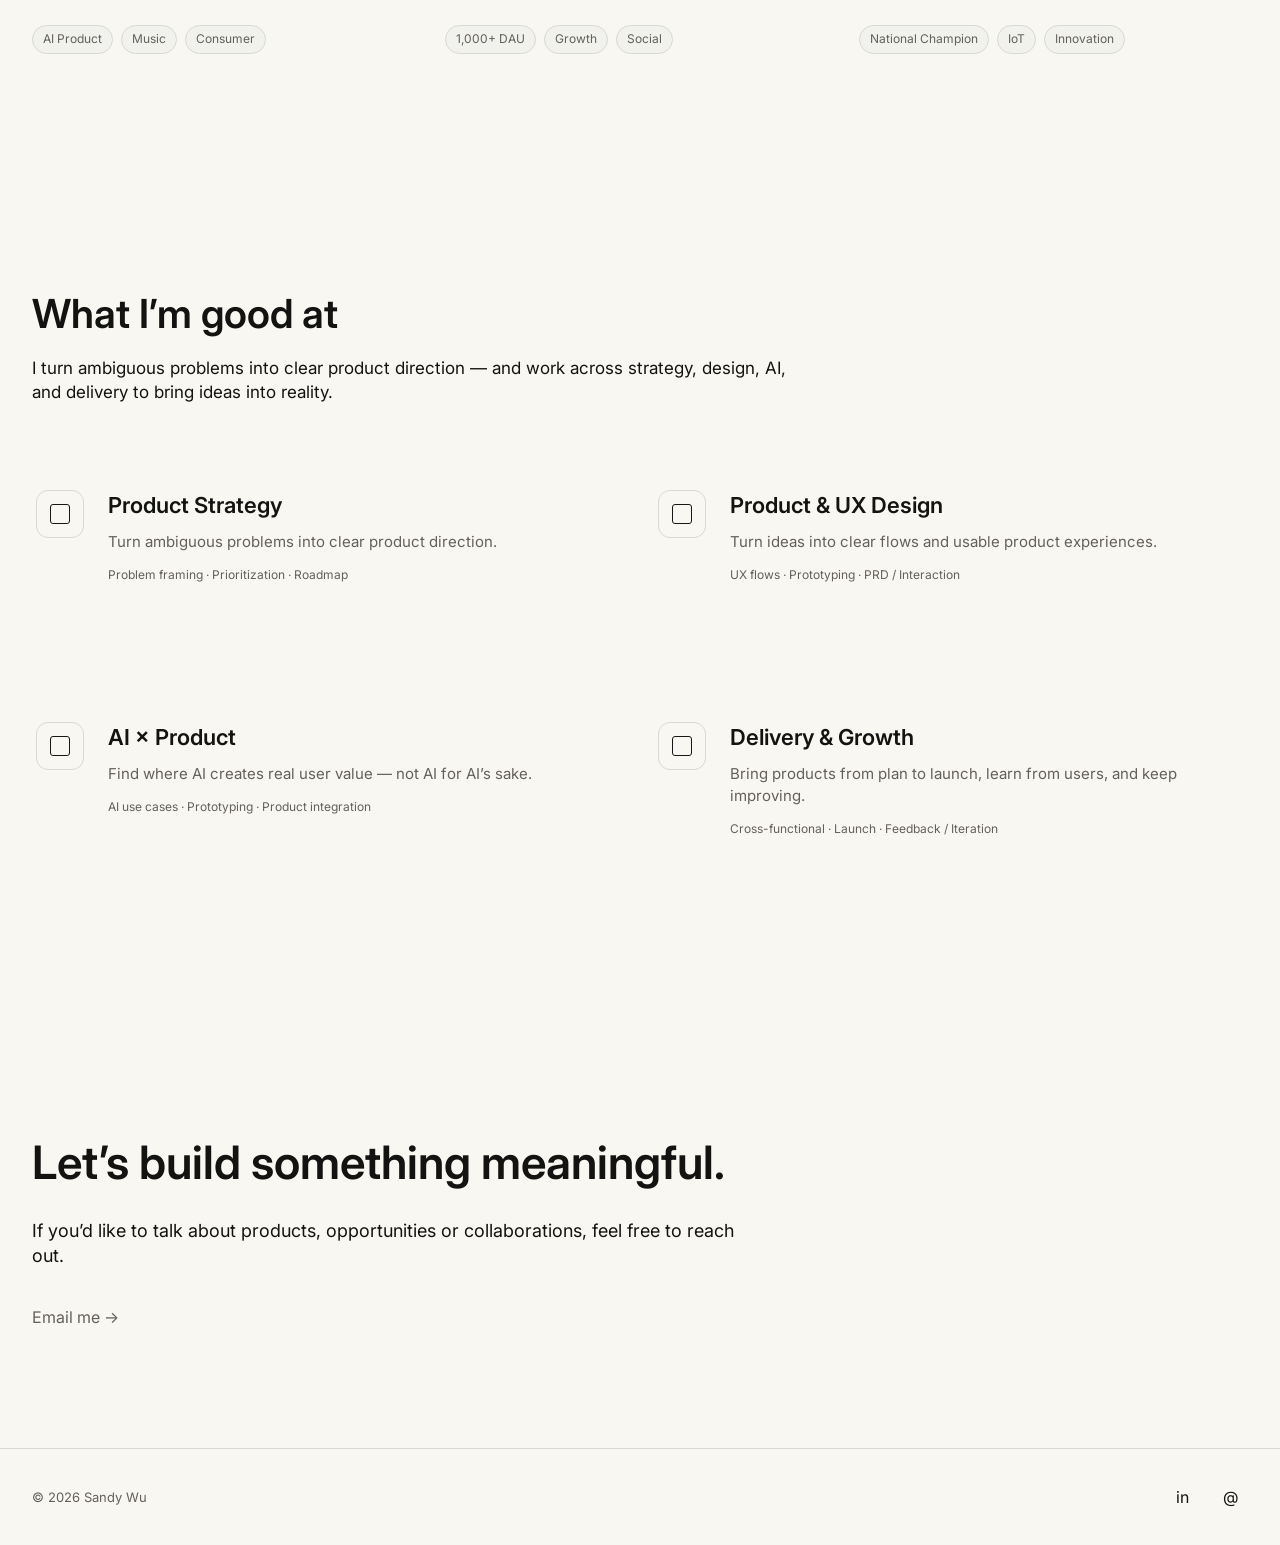
==== commit 99aee464: "Use line globe icon for language selector" ====
--- a/index.html
+++ b/index.html
@@ -1,3 +1,3 @@
 <!doctype html>
 <html lang="en"><head><meta charset="utf-8" /><meta name="viewport" content="width=device-width, initial-scale=1" /><meta name="description" content="Sandy Wu — Product Manager portfolio." /><title>Sandy Wu — Product Manager</title><link rel="preconnect" href="https://fonts.googleapis.com"><link rel="preconnect" href="https://fonts.gstatic.com" crossorigin><link href="https://fonts.googleapis.com/css2?family=Inter:wght@400;600&display=swap" rel="stylesheet"><link rel="stylesheet" href="./styles.css" /></head>
-<body data-cms-page="home"><header class="site-header"><div class="container nav-wrap"><a class="brand" href="./index.html">SANDY WU</a><nav class="nav" aria-label="Primary navigation"><a class="nav-link is-active" href="./index.html" data-i18n-nav="home">Home</a><a class="nav-link" href="./work.html" data-i18n-nav="work">Work</a><a class="nav-link" href="./about.html" data-i18n-nav="about">About</a><a class="nav-link" href="./contact.html" data-i18n-nav="contact">Contact</a><button class="language-button" type="button" aria-label="Change language" title="Language selector" aria-expanded="false"><span class="globe" aria-hidden="true">◎</span></button><div class="language-menu" hidden><button type="button" data-lang="en">English</button><button type="button" data-lang="zh_tw">繁體中文</button><button type="button" data-lang="zh_cn">简体中文</button></div></nav></div></header><main><section class="hero section-shell"><div class="container"><p class="eyebrow" id="hero-eyebrow">PRODUCT MANAGER · AI / CONSUMER / DIGITAL PRODUCTS</p><h1 id="hero-headline">I turn complex problems<br>into clear product experiences.</h1><p class="hero-copy" id="hero-description">A short introduction about who I am, what I build, and the kind of product problems I care about.</p><a class="button-secondary" id="hero-cta" href="./about.html">About me <span aria-hidden="true">→</span></a></div></section><section class="work-section section-shell section-divider"><div class="container"><div class="section-heading-row"><h2 id="work-title">Work</h2><a class="text-link" id="work-view-all" href="./work.html">View all work <span aria-hidden="true">→</span></a></div><div id="home-projects"><article class="featured-project"><div class="project-media project-media-featured"></div><div class="featured-copy"><p class="eyebrow">FEATURED WORK</p><h3>OR Dashboard</h3><p>Smart operating room product planned from 0→1, focused on visibility, workflow and AI-assisted operation.</p></div></article></div></div></section><section class="skills-section section-shell section-divider"><div class="container"><div class="skills-intro"><h2 id="skills-title">What I’m good at</h2><p id="skills-intro">I turn ambiguous problems into clear product direction — and work across strategy, design, AI, and delivery to bring ideas into reality.</p></div><div class="capability-grid" id="capability-grid"></div></div></section><section class="contact-cta section-shell section-divider"><div class="container"><h2 id="contact-headline">Let’s build something meaningful.</h2><p id="contact-description">If you’d like to talk about products, opportunities or collaborations, feel free to reach out.</p><a class="text-link contact-link" id="contact-link" href="mailto:your-email@example.com">Email me <span aria-hidden="true">→</span></a></div></section></main><footer class="site-footer"><div class="container footer-wrap"><p>© 2026 Sandy Wu</p><div class="footer-actions"><a class="icon-button" href="#" aria-label="LinkedIn"><span aria-hidden="true">in</span></a><a class="icon-button" href="mailto:your-email@example.com" aria-label="Email"><span aria-hidden="true">@</span></a></div></div></footer><script src="./script.js"></script></body></html>+<body data-cms-page="home"><header class="site-header"><div class="container nav-wrap"><a class="brand" href="./index.html">SANDY WU</a><nav class="nav" aria-label="Primary navigation"><a class="nav-link is-active" href="./index.html" data-i18n-nav="home">Home</a><a class="nav-link" href="./work.html" data-i18n-nav="work">Work</a><a class="nav-link" href="./about.html" data-i18n-nav="about">About</a><a class="nav-link" href="./contact.html" data-i18n-nav="contact">Contact</a><button class="language-button" type="button" aria-label="Change language" title="Language selector" aria-expanded="false"><span class="globe-icon" aria-hidden="true"></span></button><div class="language-menu" hidden><button type="button" data-lang="en">English</button><button type="button" data-lang="zh_tw">繁體中文</button><button type="button" data-lang="zh_cn">简体中文</button></div></nav></div></header><main><section class="hero section-shell"><div class="container"><p class="eyebrow" id="hero-eyebrow">PRODUCT MANAGER · AI / CONSUMER / DIGITAL PRODUCTS</p><h1 id="hero-headline">I turn complex problems<br>into clear product experiences.</h1><p class="hero-copy" id="hero-description">A short introduction about who I am, what I build, and the kind of product problems I care about.</p><a class="button-secondary" id="hero-cta" href="./about.html">About me <span aria-hidden="true">→</span></a></div></section><section class="work-section section-shell section-divider"><div class="container"><div class="section-heading-row"><h2 id="work-title">Work</h2><a class="text-link" id="work-view-all" href="./work.html">View all work <span aria-hidden="true">→</span></a></div><div id="home-projects"><article class="featured-project"><div class="project-media project-media-featured"></div><div class="featured-copy"><p class="eyebrow">FEATURED WORK</p><h3>OR Dashboard</h3><p>Smart operating room product planned from 0→1, focused on visibility, workflow and AI-assisted operation.</p></div></article></div></div></section><section class="skills-section section-shell section-divider"><div class="container"><div class="skills-intro"><h2 id="skills-title">What I’m good at</h2><p id="skills-intro">I turn ambiguous problems into clear product direction — and work across strategy, design, AI, and delivery to bring ideas into reality.</p></div><div class="capability-grid" id="capability-grid"></div></div></section><section class="contact-cta section-shell section-divider"><div class="container"><h2 id="contact-headline">Let’s build something meaningful.</h2><p id="contact-description">If you’d like to talk about products, opportunities or collaborations, feel free to reach out.</p><a class="text-link contact-link" id="contact-link" href="mailto:your-email@example.com">Email me <span aria-hidden="true">→</span></a></div></section></main><footer class="site-footer"><div class="container footer-wrap"><p>© 2026 Sandy Wu</p><div class="footer-actions"><a class="icon-button" href="#" aria-label="LinkedIn"><span aria-hidden="true">in</span></a><a class="icon-button" href="mailto:your-email@example.com" aria-label="Email"><span aria-hidden="true">@</span></a></div></div></footer><script src="./script.js"></script></body></html>
--- a/styles.css
+++ b/styles.css
@@ -36,8 +36,9 @@
 .eyebrow { margin:0 0 28px; color:var(--muted); font-size:13px; line-height:1.4; font-weight:600; }
 .hero h1 { max-width:920px; margin:0; font-size:clamp(44px,4.45vw,64px); line-height:1.4; letter-spacing:0; font-weight:600; }
 .hero-copy { width:720px; max-width:100%; min-height:72px; margin:28px 0; font-size:20px; line-height:1.4; }
-.button-secondary { display:inline-flex; align-items:center; border:1px solid #d6d1c4; border-radius:999px; padding:12px 20px; background:var(--surface); color:var(--muted); font-size:14px; line-height:1.4; transition:transform .18s ease,border-color .18s ease; }
-.button-secondary:hover { transform:translateY(-2px); border-color:#aaa398; }
+.button-secondary { display:inline-flex; align-items:center; position:relative; overflow:hidden; border:1px solid #d6d1c4; border-radius:999px; padding:12px 20px; background:var(--surface); color:var(--muted); font-size:14px; line-height:1.4; transition:background-color .34s ease,color .34s ease,border-color .34s ease,transform .34s ease,box-shadow .34s ease; }
+.button-secondary:hover { background:#393834; color:#faf8f2; border-color:#393834; transform:translateY(-2px); box-shadow:0 8px 18px rgba(19,19,17,.18); }
+.button-secondary:focus-visible { outline:2px solid var(--text); outline-offset:3px; }
 .work-section { padding:96px 0 128px; }
 .work-section.section-divider { border-top:0; }
 .section-heading-row { height:56px; display:flex; align-items:flex-start; justify-content:space-between; margin-bottom:48px; }
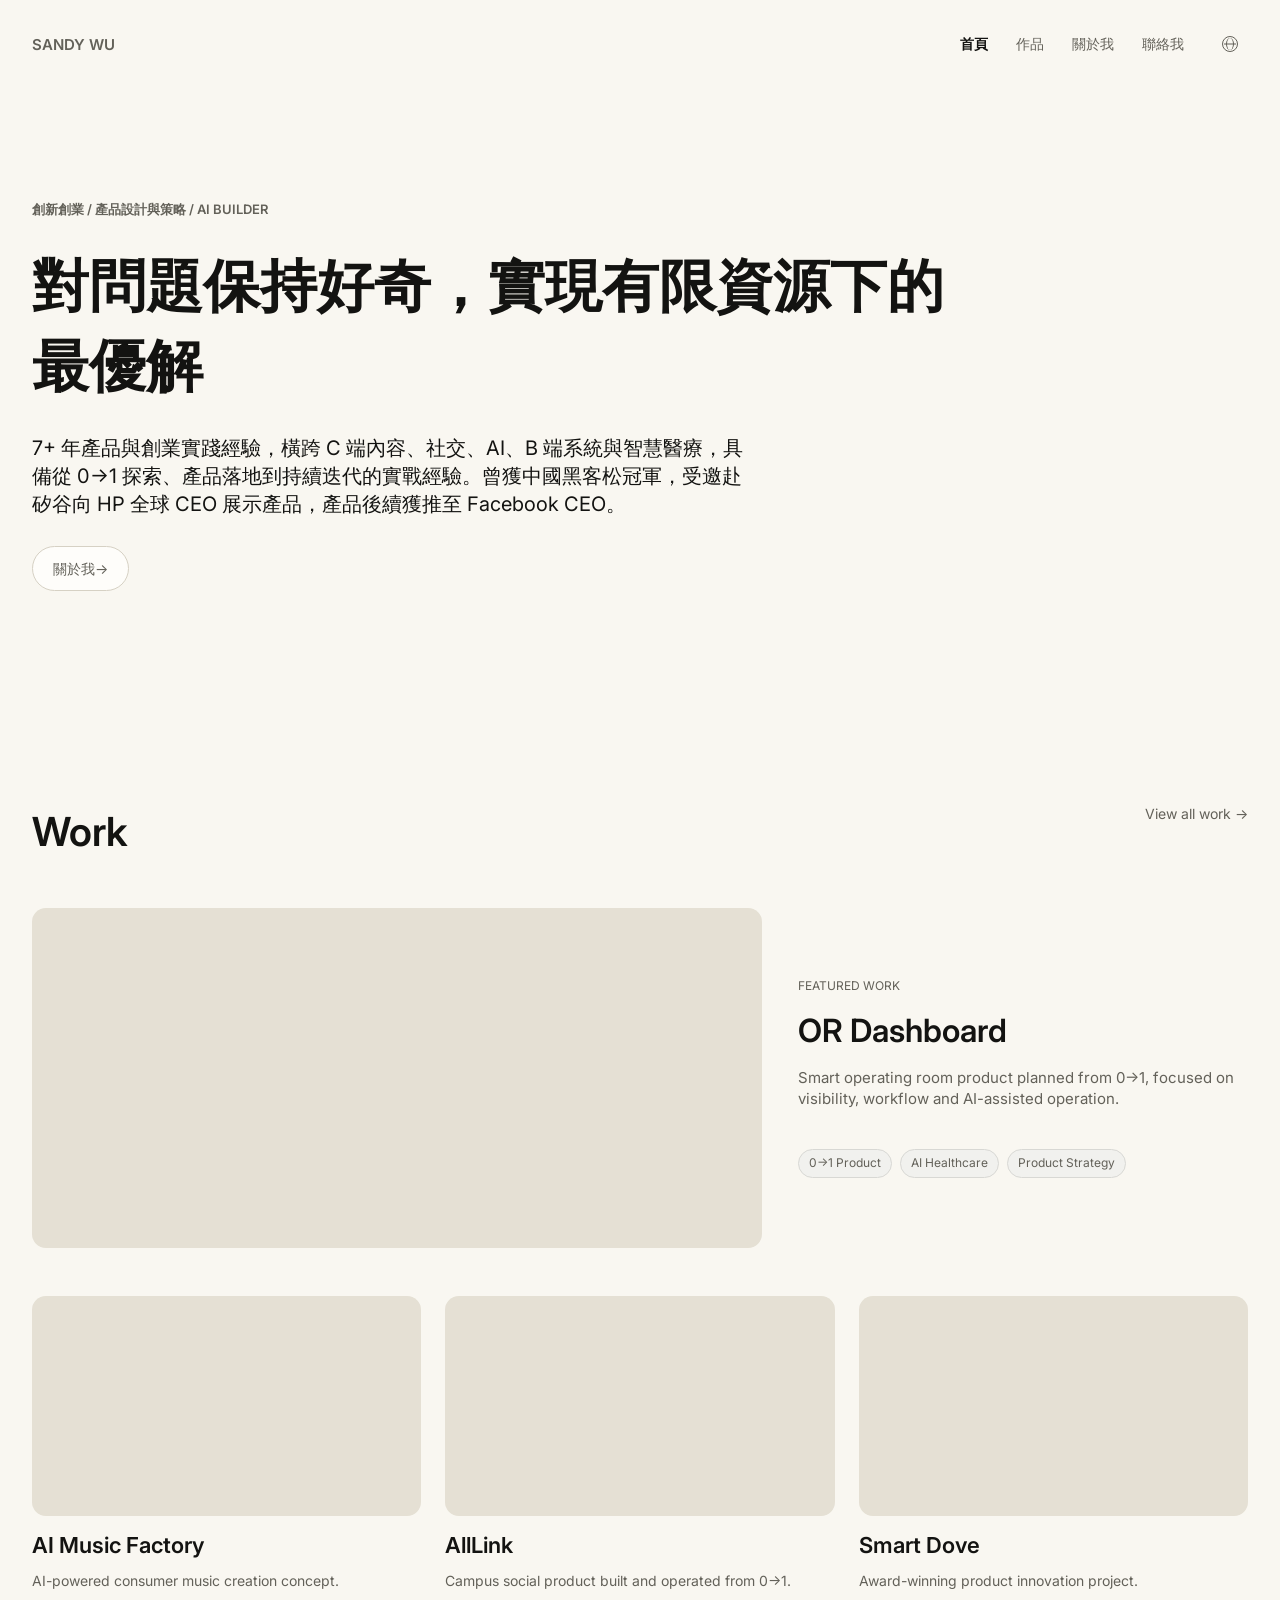
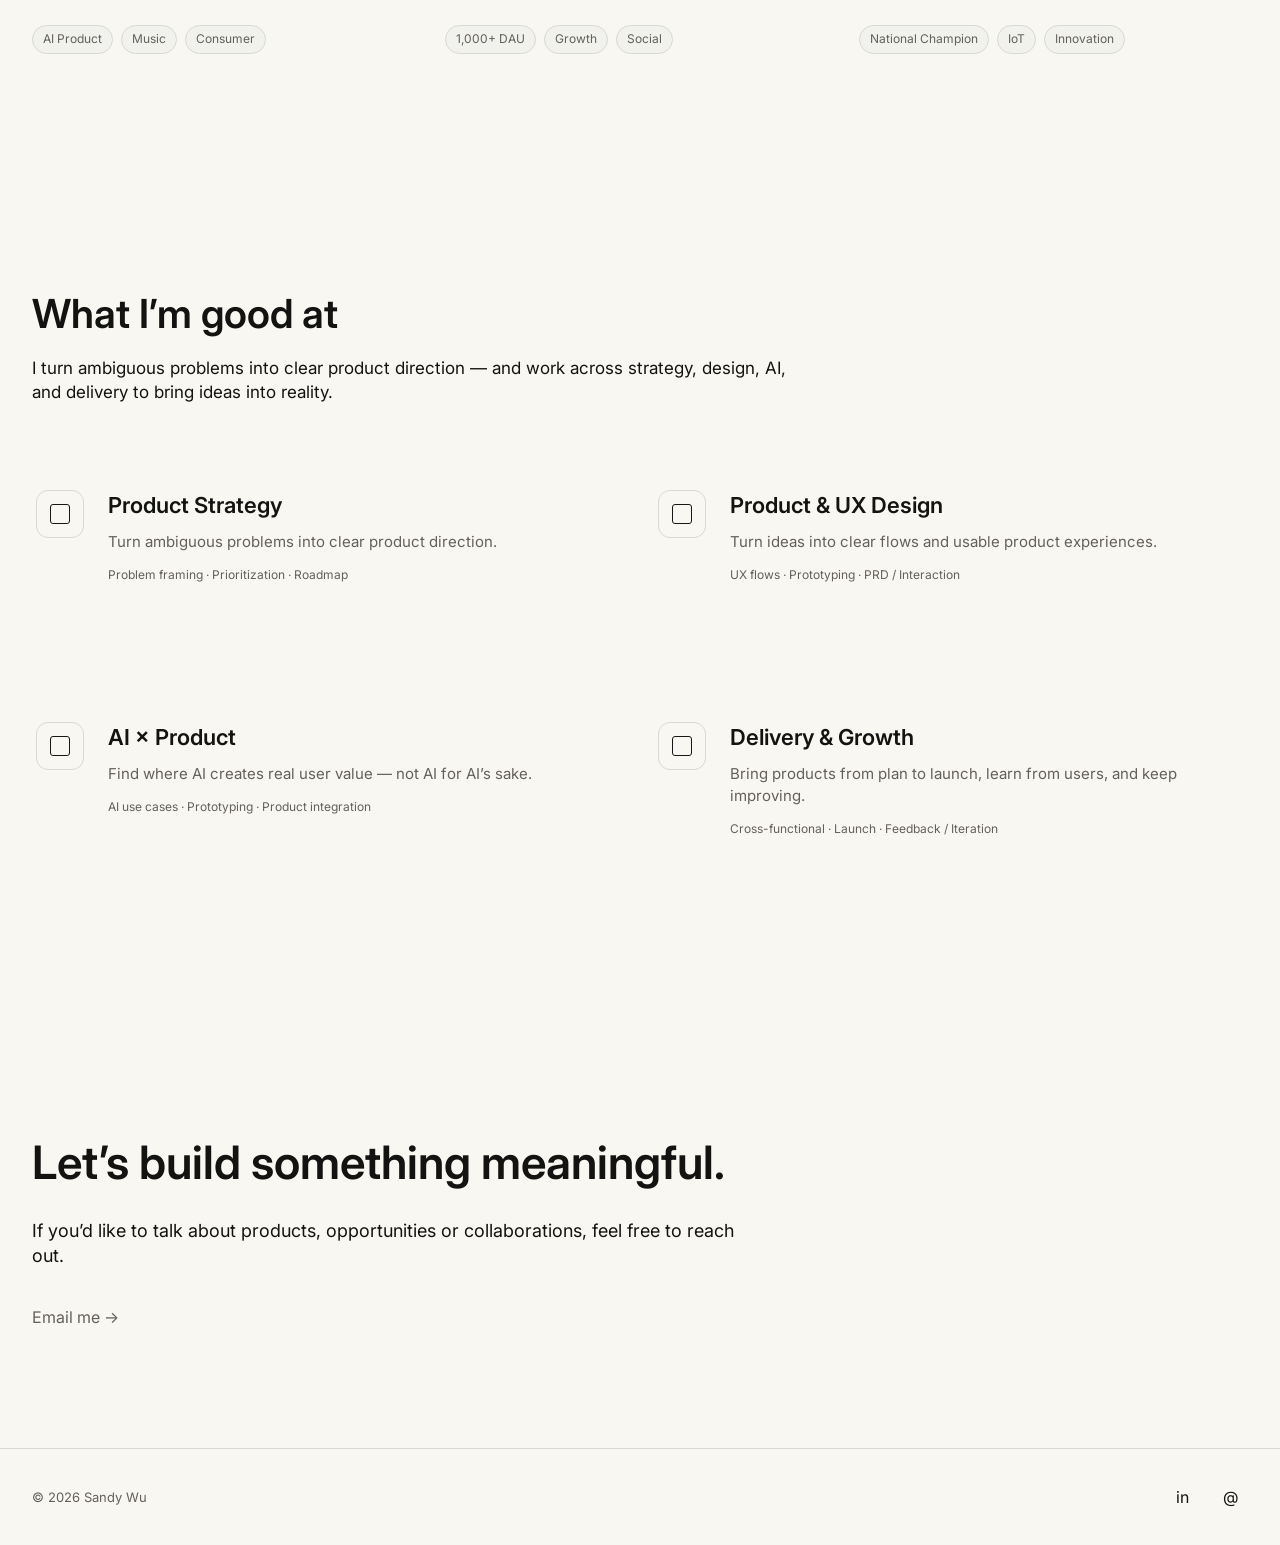
==== commit be3d492c: "Add hero portrait slot" ====
--- a/index.html
+++ b/index.html
@@ -1,3 +1,3 @@
 <!doctype html>
 <html lang="en"><head><meta charset="utf-8" /><meta name="viewport" content="width=device-width, initial-scale=1" /><meta name="description" content="Sandy Wu — Product Manager portfolio." /><title>Sandy Wu — Product Manager</title><link rel="preconnect" href="https://fonts.googleapis.com"><link rel="preconnect" href="https://fonts.gstatic.com" crossorigin><link href="https://fonts.googleapis.com/css2?family=Inter:wght@400;600&display=swap" rel="stylesheet"><link rel="stylesheet" href="./styles.css" /></head>
-<body data-cms-page="home"><header class="site-header"><div class="container nav-wrap"><a class="brand" href="./index.html">SANDY WU</a><nav class="nav" aria-label="Primary navigation"><a class="nav-link is-active" href="./index.html" data-i18n-nav="home">Home</a><a class="nav-link" href="./work.html" data-i18n-nav="work">Work</a><a class="nav-link" href="./about.html" data-i18n-nav="about">About</a><a class="nav-link" href="./contact.html" data-i18n-nav="contact">Contact</a><button class="language-button" type="button" aria-label="Change language" title="Language selector" aria-expanded="false"><span class="globe-icon" aria-hidden="true"></span></button><div class="language-menu" hidden><button type="button" data-lang="en">English</button><button type="button" data-lang="zh_tw">繁體中文</button><button type="button" data-lang="zh_cn">简体中文</button></div></nav></div></header><main><section class="hero section-shell"><div class="container"><p class="eyebrow" id="hero-eyebrow">PRODUCT MANAGER · AI / CONSUMER / DIGITAL PRODUCTS</p><h1 id="hero-headline">I turn complex problems<br>into clear product experiences.</h1><p class="hero-copy" id="hero-description">A short introduction about who I am, what I build, and the kind of product problems I care about.</p><a class="button-secondary" id="hero-cta" href="./about.html">About me <span aria-hidden="true">→</span></a></div></section><section class="work-section section-shell section-divider"><div class="container"><div class="section-heading-row"><h2 id="work-title">Work</h2><a class="text-link" id="work-view-all" href="./work.html">View all work <span aria-hidden="true">→</span></a></div><div id="home-projects"><article class="featured-project"><div class="project-media project-media-featured"></div><div class="featured-copy"><p class="eyebrow">FEATURED WORK</p><h3>OR Dashboard</h3><p>Smart operating room product planned from 0→1, focused on visibility, workflow and AI-assisted operation.</p></div></article></div></div></section><section class="skills-section section-shell section-divider"><div class="container"><div class="skills-intro"><h2 id="skills-title">What I’m good at</h2><p id="skills-intro">I turn ambiguous problems into clear product direction — and work across strategy, design, AI, and delivery to bring ideas into reality.</p></div><div class="capability-grid" id="capability-grid"></div></div></section><section class="contact-cta section-shell section-divider"><div class="container"><h2 id="contact-headline">Let’s build something meaningful.</h2><p id="contact-description">If you’d like to talk about products, opportunities or collaborations, feel free to reach out.</p><a class="text-link contact-link" id="contact-link" href="mailto:your-email@example.com">Email me <span aria-hidden="true">→</span></a></div></section></main><footer class="site-footer"><div class="container footer-wrap"><p>© 2026 Sandy Wu</p><div class="footer-actions"><a class="icon-button" href="#" aria-label="LinkedIn"><span aria-hidden="true">in</span></a><a class="icon-button" href="mailto:your-email@example.com" aria-label="Email"><span aria-hidden="true">@</span></a></div></div></footer><script src="./script.js"></script></body></html>+<body data-cms-page="home"><header class="site-header"><div class="container nav-wrap"><a class="brand" href="./index.html">SANDY WU</a><nav class="nav" aria-label="Primary navigation"><a class="nav-link is-active" href="./index.html" data-i18n-nav="home">Home</a><a class="nav-link" href="./work.html" data-i18n-nav="work">Work</a><a class="nav-link" href="./about.html" data-i18n-nav="about">About</a><a class="nav-link" href="./contact.html" data-i18n-nav="contact">Contact</a><button class="language-button" type="button" aria-label="Change language" title="Language selector" aria-expanded="false"><span class="globe-icon" aria-hidden="true"></span></button><div class="language-menu" hidden><button type="button" data-lang="en">English</button><button type="button" data-lang="zh_tw">繁體中文</button><button type="button" data-lang="zh_cn">简体中文</button></div></nav></div></header><main><section class="hero section-shell"><div class="container hero-layout"><div class="hero-content"><p class="eyebrow" id="hero-eyebrow">PRODUCT MANAGER · AI / CONSUMER / DIGITAL PRODUCTS</p><h1 id="hero-headline">I turn complex problems<br>into clear product experiences.</h1><p class="hero-copy" id="hero-description">A short introduction about who I am, what I build, and the kind of product problems I care about.</p><a class="button-secondary" id="hero-cta" href="./about.html">About me <span aria-hidden="true">→</span></a></div><div class="hero-portrait" id="hero-portrait" hidden></div></div></section><section class="work-section section-shell section-divider"><div class="container"><div class="section-heading-row"><h2 id="work-title">Work</h2><a class="text-link" id="work-view-all" href="./work.html">View all work <span aria-hidden="true">→</span></a></div><div id="home-projects"><article class="featured-project"><div class="project-media project-media-featured"></div><div class="featured-copy"><p class="eyebrow">FEATURED WORK</p><h3>OR Dashboard</h3><p>Smart operating room product planned from 0→1, focused on visibility, workflow and AI-assisted operation.</p></div></article></div></div></section><section class="skills-section section-shell section-divider"><div class="container"><div class="skills-intro"><h2 id="skills-title">What I’m good at</h2><p id="skills-intro">I turn ambiguous problems into clear product direction — and work across strategy, design, AI, and delivery to bring ideas into reality.</p></div><div class="capability-grid" id="capability-grid"></div></div></section><section class="contact-cta section-shell section-divider"><div class="container"><h2 id="contact-headline">Let’s build something meaningful.</h2><p id="contact-description">If you’d like to talk about products, opportunities or collaborations, feel free to reach out.</p><a class="text-link contact-link" id="contact-link" href="mailto:your-email@example.com">Email me <span aria-hidden="true">→</span></a></div></section></main><footer class="site-footer"><div class="container footer-wrap"><p>© 2026 Sandy Wu</p><div class="footer-actions"><a class="icon-button" href="#" aria-label="LinkedIn"><span aria-hidden="true">in</span></a><a class="icon-button" href="mailto:your-email@example.com" aria-label="Email"><span aria-hidden="true">@</span></a></div></div></footer><script src="./script.js"></script></body></html>
--- a/styles.css
+++ b/styles.css
@@ -26,7 +26,9 @@
 .language-button,.icon-button { width:36px; height:36px; padding:0; border:0; border-radius:0; background:transparent; display:inline-flex; align-items:center; justify-content:center; cursor:pointer; }
 .language-button:hover { opacity:.62; }
 .language-button img,.icon-button img { width:36px; height:36px; display:block; }
-.globe { font-size:21px; line-height:1; }
+.globe-icon { position:relative; width:16px; height:16px; display:block; border:1.35px solid currentColor; border-radius:50%; color:var(--muted); }
+.globe-icon::before { content:""; position:absolute; left:50%; top:1px; bottom:1px; width:6px; transform:translateX(-50%); border-left:1.15px solid currentColor; border-right:1.15px solid currentColor; border-radius:50%; }
+.globe-icon::after { content:""; position:absolute; left:1px; right:1px; top:50%; height:1px; transform:translateY(-50%); background:currentColor; }
 .language-menu { position:absolute; top:calc(50% + 25px); right:0; z-index:1100; width:max-content; min-width:112px; padding:4px; border:1px solid rgba(99,97,89,.14); border-radius:4px; background:var(--bg); box-shadow:0 10px 24px rgba(19,19,17,.10),0 2px 6px rgba(19,19,17,.04); }
 .language-menu[hidden] { display:none !important; }
 .language-menu button { display:block; width:100%; padding:8px 12px; border:0; border-radius:2px; background:transparent; color:var(--muted); text-align:center; white-space:nowrap; font-size:13px; line-height:1.35; cursor:pointer; }
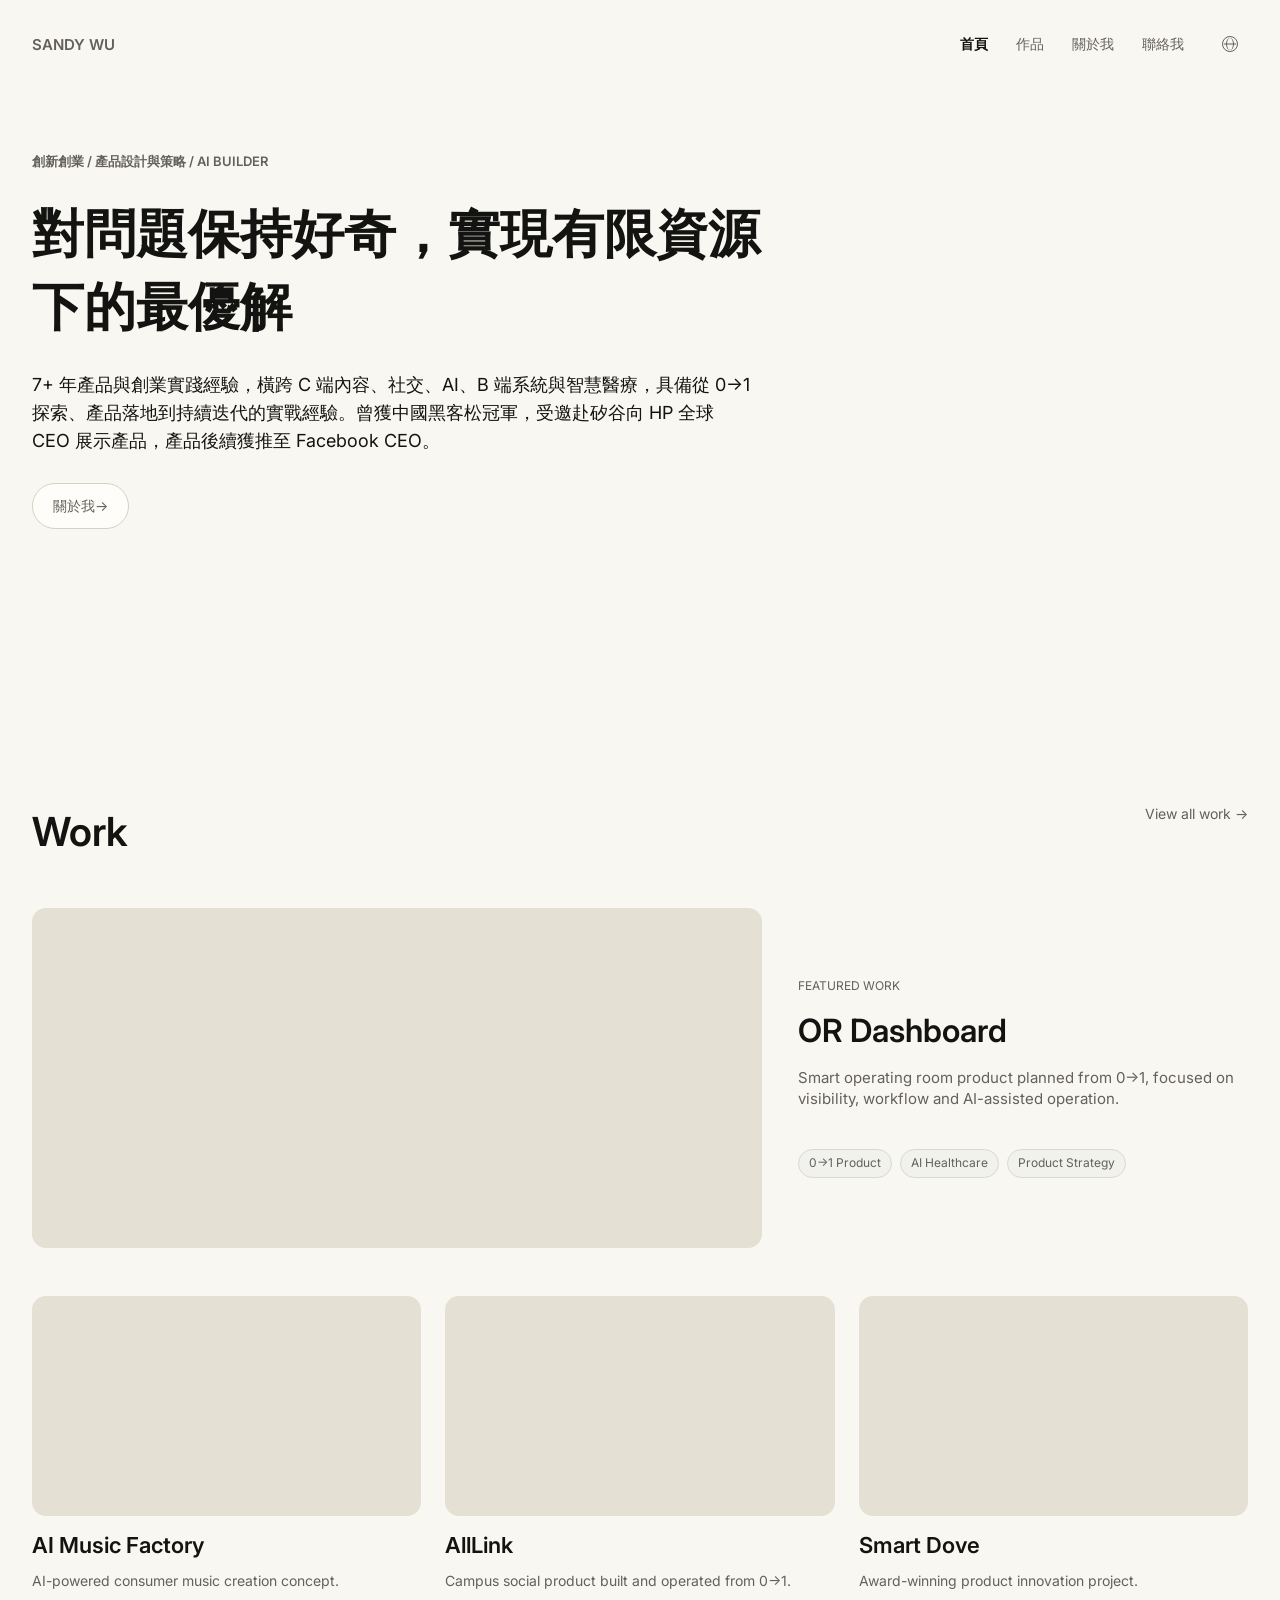
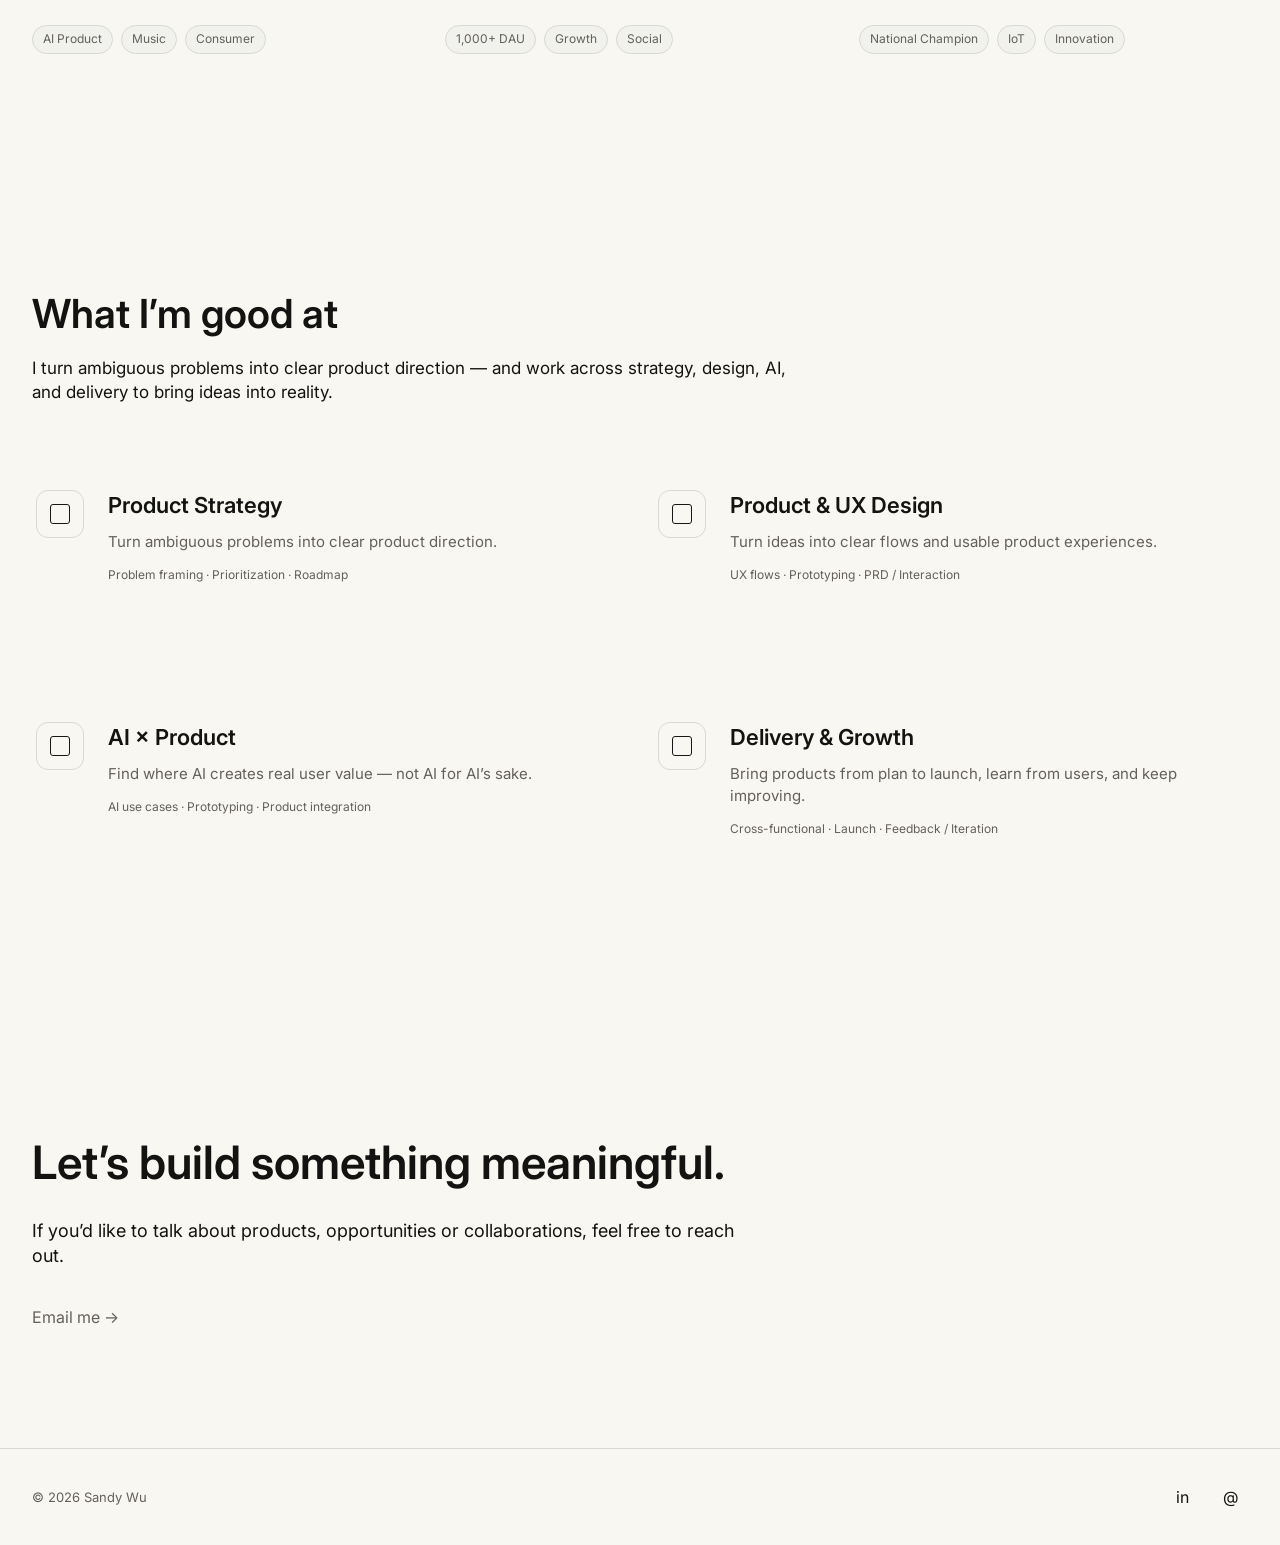
==== commit e48ec854: "Render CMS hero portrait" ====
--- a/index.html
+++ b/index.html
@@ -1,3 +1,3 @@
 <!doctype html>
 <html lang="en"><head><meta charset="utf-8" /><meta name="viewport" content="width=device-width, initial-scale=1" /><meta name="description" content="Sandy Wu — Product Manager portfolio." /><title>Sandy Wu — Product Manager</title><link rel="preconnect" href="https://fonts.googleapis.com"><link rel="preconnect" href="https://fonts.gstatic.com" crossorigin><link href="https://fonts.googleapis.com/css2?family=Inter:wght@400;600&display=swap" rel="stylesheet"><link rel="stylesheet" href="./styles.css" /></head>
-<body data-cms-page="home"><header class="site-header"><div class="container nav-wrap"><a class="brand" href="./index.html">SANDY WU</a><nav class="nav" aria-label="Primary navigation"><a class="nav-link is-active" href="./index.html" data-i18n-nav="home">Home</a><a class="nav-link" href="./work.html" data-i18n-nav="work">Work</a><a class="nav-link" href="./about.html" data-i18n-nav="about">About</a><a class="nav-link" href="./contact.html" data-i18n-nav="contact">Contact</a><button class="language-button" type="button" aria-label="Change language" title="Language selector" aria-expanded="false"><span class="globe-icon" aria-hidden="true"></span></button><div class="language-menu" hidden><button type="button" data-lang="en">English</button><button type="button" data-lang="zh_tw">繁體中文</button><button type="button" data-lang="zh_cn">简体中文</button></div></nav></div></header><main><section class="hero section-shell"><div class="container hero-layout"><div class="hero-content"><p class="eyebrow" id="hero-eyebrow">PRODUCT MANAGER · AI / CONSUMER / DIGITAL PRODUCTS</p><h1 id="hero-headline">I turn complex problems<br>into clear product experiences.</h1><p class="hero-copy" id="hero-description">A short introduction about who I am, what I build, and the kind of product problems I care about.</p><a class="button-secondary" id="hero-cta" href="./about.html">About me <span aria-hidden="true">→</span></a></div><div class="hero-portrait" id="hero-portrait" hidden></div></div></section><section class="work-section section-shell section-divider"><div class="container"><div class="section-heading-row"><h2 id="work-title">Work</h2><a class="text-link" id="work-view-all" href="./work.html">View all work <span aria-hidden="true">→</span></a></div><div id="home-projects"><article class="featured-project"><div class="project-media project-media-featured"></div><div class="featured-copy"><p class="eyebrow">FEATURED WORK</p><h3>OR Dashboard</h3><p>Smart operating room product planned from 0→1, focused on visibility, workflow and AI-assisted operation.</p></div></article></div></div></section><section class="skills-section section-shell section-divider"><div class="container"><div class="skills-intro"><h2 id="skills-title">What I’m good at</h2><p id="skills-intro">I turn ambiguous problems into clear product direction — and work across strategy, design, AI, and delivery to bring ideas into reality.</p></div><div class="capability-grid" id="capability-grid"></div></div></section><section class="contact-cta section-shell section-divider"><div class="container"><h2 id="contact-headline">Let’s build something meaningful.</h2><p id="contact-description">If you’d like to talk about products, opportunities or collaborations, feel free to reach out.</p><a class="text-link contact-link" id="contact-link" href="mailto:your-email@example.com">Email me <span aria-hidden="true">→</span></a></div></section></main><footer class="site-footer"><div class="container footer-wrap"><p>© 2026 Sandy Wu</p><div class="footer-actions"><a class="icon-button" href="#" aria-label="LinkedIn"><span aria-hidden="true">in</span></a><a class="icon-button" href="mailto:your-email@example.com" aria-label="Email"><span aria-hidden="true">@</span></a></div></div></footer><script src="./script.js"></script></body></html>+<body data-cms-page="home"><header class="site-header"><div class="container nav-wrap"><a class="brand" href="./index.html">SANDY WU</a><nav class="nav" aria-label="Primary navigation"><a class="nav-link is-active" href="./index.html" data-i18n-nav="home">Home</a><a class="nav-link" href="./work.html" data-i18n-nav="work">Work</a><a class="nav-link" href="./about.html" data-i18n-nav="about">About</a><a class="nav-link" href="./contact.html" data-i18n-nav="contact">Contact</a><button class="language-button" type="button" aria-label="Change language" title="Language selector" aria-expanded="false"><span class="globe-icon" aria-hidden="true"></span></button><div class="language-menu" hidden><button type="button" data-lang="en">English</button><button type="button" data-lang="zh_tw">繁體中文</button><button type="button" data-lang="zh_cn">简体中文</button></div></nav></div></header><main><section class="hero section-shell"><div class="container hero-layout"><div class="hero-content"><p class="eyebrow" id="hero-eyebrow">PRODUCT MANAGER · AI / CONSUMER / DIGITAL PRODUCTS</p><h1 id="hero-headline">I turn complex problems<br>into clear product experiences.</h1><p class="hero-copy" id="hero-description">A short introduction about who I am, what I build, and the kind of product problems I care about.</p><a class="button-secondary" id="hero-cta" href="./about.html">About me <span aria-hidden="true">→</span></a></div><div class="hero-portrait" id="hero-portrait" hidden></div></div></section><section class="work-section section-shell section-divider"><div class="container"><div class="section-heading-row"><h2 id="work-title">Work</h2><a class="text-link" id="work-view-all" href="./work.html">View all work <span aria-hidden="true">→</span></a></div><div id="home-projects"><article class="featured-project"><div class="project-media project-media-featured"></div><div class="featured-copy"><p class="eyebrow">FEATURED WORK</p><h3>OR Dashboard</h3><p>Smart operating room product planned from 0→1, focused on visibility, workflow and AI-assisted operation.</p></div></article></div></div></section><section class="skills-section section-shell section-divider"><div class="container"><div class="skills-intro"><h2 id="skills-title">What I’m good at</h2><p id="skills-intro">I turn ambiguous problems into clear product direction — and work across strategy, design, AI, and delivery to bring ideas into reality.</p></div><div class="capability-grid" id="capability-grid"></div></div></section><section class="contact-cta section-shell section-divider"><div class="container"><h2 id="contact-headline">Let’s build something meaningful.</h2><p id="contact-description">If you’d like to talk about products, opportunities or collaborations, feel free to reach out.</p><a class="text-link contact-link" id="contact-link" href="mailto:your-email@example.com">Email me <span aria-hidden="true">→</span></a></div></section></main><footer class="site-footer"><div class="container footer-wrap"><p>© 2026 Sandy Wu</p><div class="footer-actions"><a class="icon-button" href="#" aria-label="LinkedIn"><span aria-hidden="true">in</span></a><a class="icon-button" href="mailto:your-email@example.com" aria-label="Email"><span aria-hidden="true">@</span></a></div></div></footer><script src="./script.js"></script><script>fetch('./content/home.json',{cache:'no-store'}).then(r=>r.json()).then(d=>{const p=document.getElementById('hero-portrait');if(p&&d.hero?.image){p.style.backgroundImage=`url('${d.hero.image}')`;p.hidden=false}}).catch(()=>{});</script></body></html>
--- a/styles.css
+++ b/styles.css
@@ -34,10 +34,14 @@
 .language-menu button { display:block; width:100%; padding:8px 12px; border:0; border-radius:2px; background:transparent; color:var(--muted); text-align:center; white-space:nowrap; font-size:13px; line-height:1.35; cursor:pointer; }
 .language-menu button:hover { background:rgba(19,19,17,.035); color:var(--text); }
 .section-divider { border-top:1px solid var(--line); }
-.hero { height:620px; padding-top:112px; padding-bottom:88px; overflow:hidden; }
+.hero { min-height:620px; padding-top:64px; padding-bottom:64px; overflow:hidden; }
+.hero-layout { display:grid; grid-template-columns:minmax(0,1fr) 410px; gap:64px; align-items:center; }
+.hero-content { min-width:0; }
 .eyebrow { margin:0 0 28px; color:var(--muted); font-size:13px; line-height:1.4; font-weight:600; }
-.hero h1 { max-width:920px; margin:0; font-size:clamp(44px,4.45vw,64px); line-height:1.4; letter-spacing:0; font-weight:600; }
-.hero-copy { width:720px; max-width:100%; min-height:72px; margin:28px 0; font-size:20px; line-height:1.4; }
+.hero h1 { max-width:760px; margin:0; font-size:clamp(44px,4.05vw,58px); line-height:1.4; letter-spacing:0; font-weight:600; white-space:pre-line; }
+.hero-copy { width:720px; max-width:100%; min-height:72px; margin:28px 0; font-size:18px; line-height:1.55; }
+.hero-portrait { width:410px; aspect-ratio:4 / 5; background-position:center; background-size:cover; background-repeat:no-repeat; }
+.hero-portrait[hidden] { display:none; }
 .button-secondary { display:inline-flex; align-items:center; position:relative; overflow:hidden; border:1px solid #d6d1c4; border-radius:999px; padding:12px 20px; background:var(--surface); color:var(--muted); font-size:14px; line-height:1.4; transition:background-color .34s ease,color .34s ease,border-color .34s ease,transform .34s ease,box-shadow .34s ease; }
 .button-secondary:hover { background:#393834; color:#faf8f2; border-color:#393834; transform:translateY(-2px); box-shadow:0 8px 18px rgba(19,19,17,.18); }
 .button-secondary:focus-visible { outline:2px solid var(--text); outline-offset:3px; }
@@ -79,6 +83,6 @@
 .footer-wrap { height:96px; display:flex; align-items:center; justify-content:space-between; }
 .footer-wrap p { margin:0; color:var(--muted); font-size:13px; line-height:1.4; }
 .footer-actions { display:flex; gap:12px; }
-@media (max-width:1300px) { .featured-project { grid-template-columns:minmax(0,730px) minmax(0,1fr); height:auto; } .featured-copy { width:auto; } .project-grid { grid-template-columns:repeat(3,minmax(0,1fr)); } .project-card { width:auto; } .capability-grid { grid-template-columns:repeat(2,minmax(0,1fr)); } }
-@media (max-width:1000px) { .featured-project { grid-template-columns:1fr; } .project-media-featured { height:300px; } .project-grid { grid-template-columns:1fr 1fr; } }
-@media (max-width:720px) { .container { width:min(calc(100% - 36px),var(--max)); } .site-header,.nav-wrap { height:auto; min-height:76px; } .nav-wrap { align-items:flex-start; padding:24px 0 18px; gap:24px; } .nav { gap:14px; flex-wrap:wrap; justify-content:flex-end; } .nav-link { font-size:13px; } .language-button,.language-button img { width:32px; height:32px; } .language-menu { top:42px; right:0; min-width:108px; } .hero { height:auto; min-height:560px; padding-top:72px; } .hero h1 { font-size:44px; line-height:1.18; } .hero-copy { font-size:17px; line-height:1.6; } .work-section,.skills-section { padding:72px 0; } h2 { font-size:34px; } .project-grid,.capability-grid { grid-template-columns:1fr; } .project-media { height:230px; } .featured-copy { padding-bottom:16px; } .capability { padding:28px 4px; } .contact-cta { padding:88px 0; } .contact-cta h2 { font-size:36px; } }+@media (max-width:1300px) { .hero-layout { grid-template-columns:minmax(0,1fr) 360px; gap:44px; } .hero-portrait { width:360px; } .featured-project { grid-template-columns:minmax(0,730px) minmax(0,1fr); height:auto; } .featured-copy { width:auto; } .project-grid { grid-template-columns:repeat(3,minmax(0,1fr)); } .project-card { width:auto; } .capability-grid { grid-template-columns:repeat(2,minmax(0,1fr)); } }
+@media (max-width:1000px) { .hero-layout { grid-template-columns:minmax(0,1fr) 300px; gap:32px; } .hero-portrait { width:300px; } .hero h1 { font-size:44px; line-height:1.25; } .hero-copy { font-size:16px; } .featured-project { grid-template-columns:1fr; } .project-media-featured { height:300px; } .project-grid { grid-template-columns:1fr 1fr; } }
+@media (max-width:720px) { .container { width:min(calc(100% - 36px),var(--max)); } .site-header,.nav-wrap { height:auto; min-height:76px; } .nav-wrap { align-items:flex-start; padding:24px 0 18px; gap:24px; } .nav { gap:14px; flex-wrap:wrap; justify-content:flex-end; } .nav-link { font-size:13px; } .language-button,.language-button img { width:32px; height:32px; } .language-menu { top:42px; right:0; min-width:108px; } .hero { height:auto; min-height:560px; padding-top:56px; } .hero-layout { grid-template-columns:1fr; gap:48px; } .hero h1 { font-size:44px; line-height:1.18; } .hero-copy { font-size:17px; line-height:1.6; } .hero-portrait { width:100%; max-width:410px; justify-self:start; } .work-section,.skills-section { padding:72px 0; } h2 { font-size:34px; } .project-grid,.capability-grid { grid-template-columns:1fr; } .project-media { height:230px; } .featured-copy { padding-bottom:16px; } .capability { padding:28px 4px; } .contact-cta { padding:88px 0; } .contact-cta h2 { font-size:36px; } }
